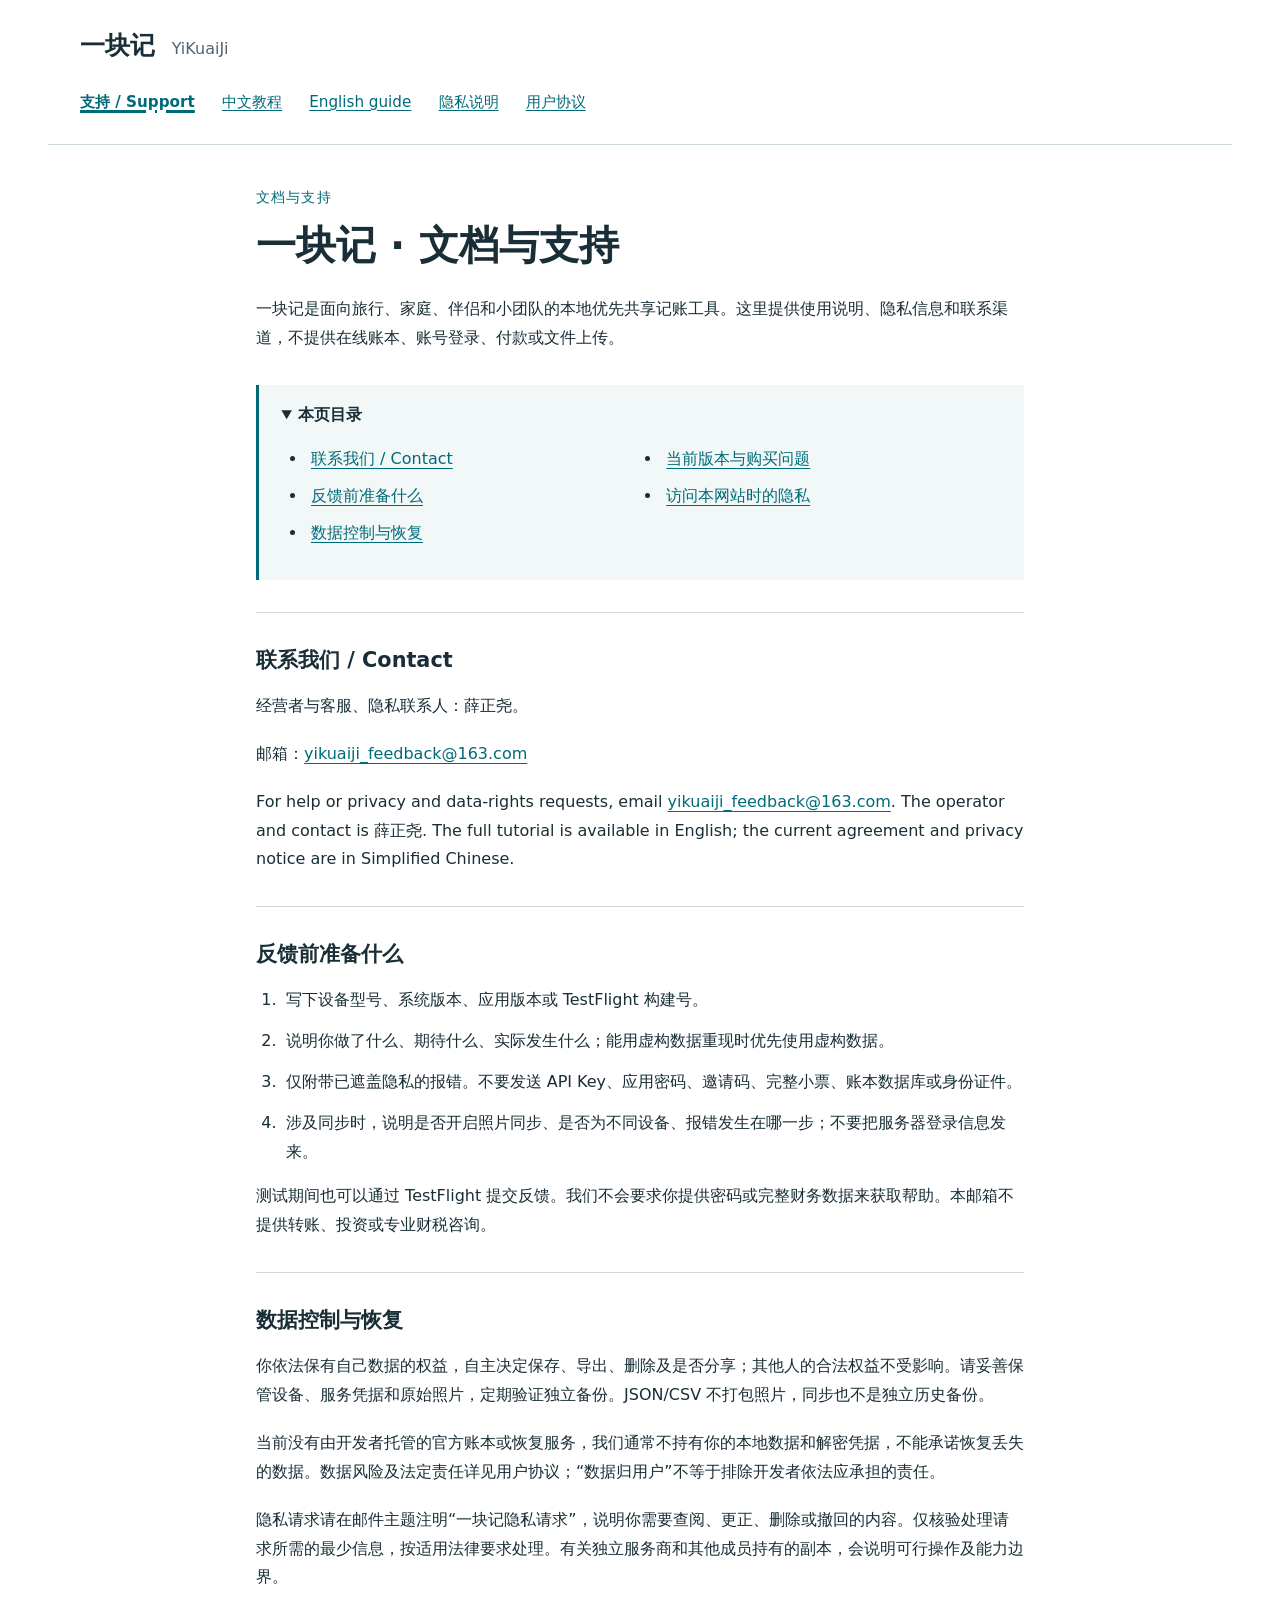
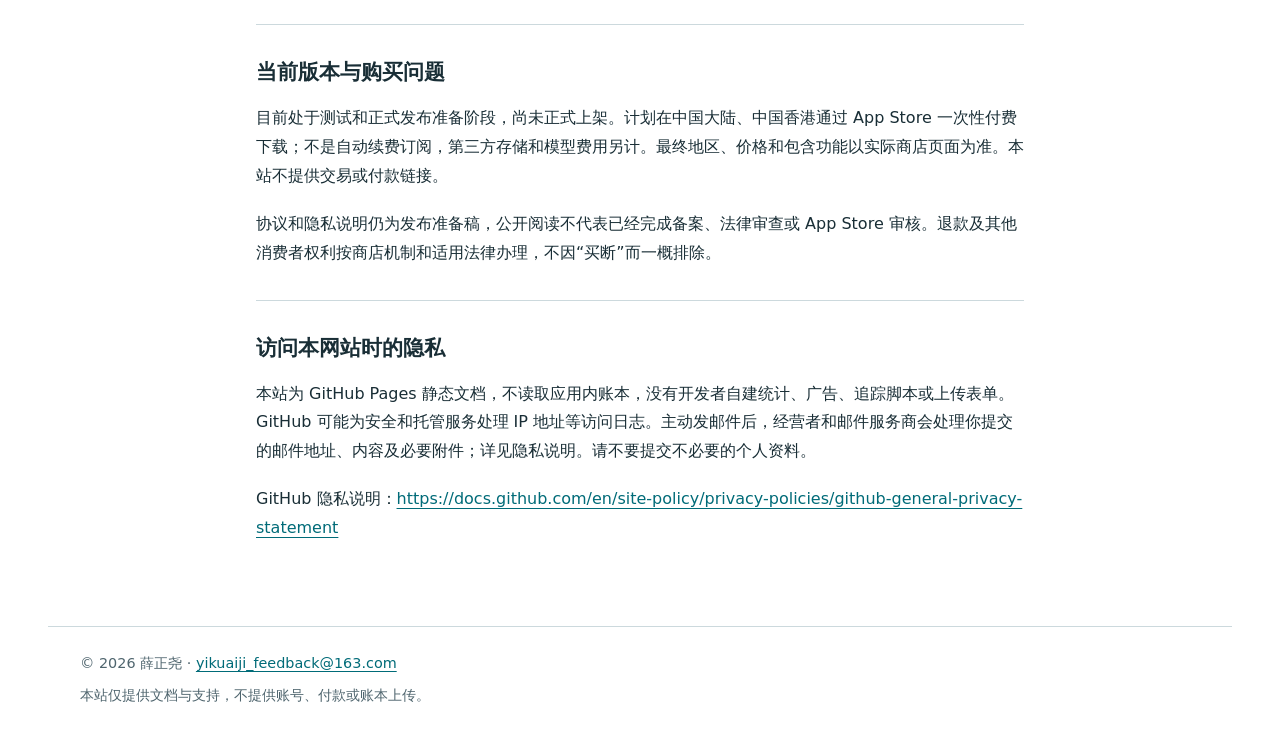
==== index.html @ 1a5f71ca "Publish YiKuaiJi user documentation and support" ====
<!doctype html>
<html lang="zh-Hans">
<head>
<meta charset="utf-8">
<meta name="viewport" content="width=device-width, initial-scale=1">
<meta name="referrer" content="no-referrer">
<meta http-equiv="Content-Security-Policy" content="default-src 'none'; style-src 'self'; img-src 'self'; base-uri 'none'; form-action 'none'">
<title>一块记 · 文档与支持 · YiKuaiJi</title>
<meta name="description" content="一块记使用教程、数据与隐私说明、用户协议及官方支持联系方式。">
<link rel="stylesheet" href="styles.css">
</head>
<body>
<a class="skip" href="#main">跳转到正文</a>
<header><a class="brand" href="index.html">一块记 <span>YiKuaiJi</span></a>
<nav aria-label="文档导航"><a href="index.html" aria-current="page">支持 / Support</a>
<a href="guide.html">中文教程</a>
<a href="guide-en.html">English guide</a>
<a href="privacy.html">隐私说明</a>
<a href="terms.html">用户协议</a></nav></header>
<main id="main"><p class="eyebrow">文档与支持</p>
<h1>一块记 · 文档与支持</h1>
<p>一块记是面向旅行、家庭、伴侣和小团队的本地优先共享记账工具。这里提供使用说明、隐私信息和联系渠道，不提供在线账本、账号登录、付款或文件上传。</p><details class="contents" open><summary>本页目录</summary><ul><li><a href="#section-1">联系我们 &#47; Contact</a></li><li><a href="#section-2">反馈前准备什么</a></li><li><a href="#section-3">数据控制与恢复</a></li><li><a href="#section-4">当前版本与购买问题</a></li><li><a href="#section-5">访问本网站时的隐私</a></li></ul></details><section aria-labelledby="section-1"><h2 id="section-1">联系我们 &#47; Contact</h2><p>经营者与客服、隐私联系人：薛正尧。</p>
<p>邮箱：<a href="mailto:yikuaiji_feedback@163.com" rel="noreferrer">yikuaiji_feedback@163.com</a></p>
<p>For help or privacy and data-rights requests, email <a href="mailto:yikuaiji_feedback@163.com" rel="noreferrer">yikuaiji_feedback@163.com</a>. The operator and contact is 薛正尧. The full tutorial is available in English; the current agreement and privacy notice are in Simplified Chinese.</p></section><section aria-labelledby="section-2"><h2 id="section-2">反馈前准备什么</h2><ol><li>写下设备型号、系统版本、应用版本或 TestFlight 构建号。</li><li>说明你做了什么、期待什么、实际发生什么；能用虚构数据重现时优先使用虚构数据。</li><li>仅附带已遮盖隐私的报错。不要发送 API Key、应用密码、邀请码、完整小票、账本数据库或身份证件。</li><li>涉及同步时，说明是否开启照片同步、是否为不同设备、报错发生在哪一步；不要把服务器登录信息发来。</li></ol>
<p>测试期间也可以通过 TestFlight 提交反馈。我们不会要求你提供密码或完整财务数据来获取帮助。本邮箱不提供转账、投资或专业财税咨询。</p></section><section aria-labelledby="section-3"><h2 id="section-3">数据控制与恢复</h2><p>你依法保有自己数据的权益，自主决定保存、导出、删除及是否分享；其他人的合法权益不受影响。请妥善保管设备、服务凭据和原始照片，定期验证独立备份。JSON&#47;CSV 不打包照片，同步也不是独立历史备份。</p>
<p>当前没有由开发者托管的官方账本或恢复服务，我们通常不持有你的本地数据和解密凭据，不能承诺恢复丢失的数据。数据风险及法定责任详见用户协议；“数据归用户”不等于排除开发者依法应承担的责任。</p>
<p>隐私请求请在邮件主题注明“一块记隐私请求”，说明你需要查阅、更正、删除或撤回的内容。仅核验处理请求所需的最少信息，按适用法律要求处理。有关独立服务商和其他成员持有的副本，会说明可行操作及能力边界。</p></section><section aria-labelledby="section-4"><h2 id="section-4">当前版本与购买问题</h2><p>目前处于测试和正式发布准备阶段，尚未正式上架。计划在中国大陆、中国香港通过 App Store 一次性付费下载；不是自动续费订阅，第三方存储和模型费用另计。最终地区、价格和包含功能以实际商店页面为准。本站不提供交易或付款链接。</p>
<p>协议和隐私说明仍为发布准备稿，公开阅读不代表已经完成备案、法律审查或 App Store 审核。退款及其他消费者权利按商店机制和适用法律办理，不因“买断”而一概排除。</p></section><section aria-labelledby="section-5"><h2 id="section-5">访问本网站时的隐私</h2><p>本站为 GitHub Pages 静态文档，不读取应用内账本，没有开发者自建统计、广告、追踪脚本或上传表单。GitHub 可能为安全和托管服务处理 IP 地址等访问日志。主动发邮件后，经营者和邮件服务商会处理你提交的邮件地址、内容及必要附件；详见隐私说明。请不要提交不必要的个人资料。</p>
<p>GitHub 隐私说明：<a href="https:&#47;&#47;docs.github.com&#47;en&#47;site-policy&#47;privacy-policies&#47;github-general-privacy-statement" rel="noreferrer">https:&#47;&#47;docs.github.com&#47;en&#47;site-policy&#47;privacy-policies&#47;github-general-privacy-statement</a></p></section>
</main>
<footer>© 2026 薛正尧 · <a href="mailto:yikuaiji_feedback@163.com">yikuaiji_feedback@163.com</a>
<p>本站仅提供文档与支持，不提供账号、付款或账本上传。</p></footer>
</body></html>
---- styles.css ----
:root {
  color-scheme: light dark;
  --paper: #ffffff;
  --ink: #192e36;
  --muted: #4f656e;
  --line: #ccd9dd;
  --accent: #006b78;
  --surface: #f2f7f8;
  font-family: system-ui, -apple-system, "Segoe UI", "Microsoft YaHei", sans-serif;
  font-size: 100%;
}
* { box-sizing: border-box; }
body { margin: 0; background: var(--paper); color: var(--ink); line-height: 1.8; }
a { color: var(--accent); text-underline-offset: .22em; overflow-wrap: anywhere; }
a:hover { text-decoration-thickness: 2px; }
a:focus-visible, summary:focus-visible { outline: 3px solid var(--accent); outline-offset: 4px; }
header { max-width: 74rem; margin: auto; padding: 1.5rem 2rem; border-bottom: 1px solid var(--line); }
.brand { font-size: 1.55rem; font-weight: 750; text-decoration: none; color: var(--ink); }
.brand span { margin-left: .5rem; font-size: 1rem; font-weight: 500; color: var(--muted); }
nav { display: flex; flex-wrap: wrap; gap: .6rem 1.7rem; margin-top: 1rem; }
nav a { padding: .25rem 0; font-size: .95rem; }
nav [aria-current="page"] { font-weight: 750; text-decoration-thickness: 3px; }
main { max-width: 52rem; margin: auto; padding: 2.5rem 2rem 4rem; overflow-wrap: anywhere; }
.eyebrow { font-size: .9rem; color: var(--accent); letter-spacing: .08em; margin: 0 0 .5rem; }
h1 { font-size: clamp(1.85rem, 5vw, 2.5rem); line-height: 1.3; margin: 0 0 1.5rem; }
h2 { font-size: 1.3rem; line-height: 1.5; margin: 0 0 1rem; scroll-margin-top: 1.5rem; }
p { margin: 0 0 1.2rem; }
section { padding-top: 2rem; margin-top: 2rem; border-top: 1px solid var(--line); }
ol, ul { padding-left: 1.6rem; }
li { padding-left: .25rem; margin-bottom: .75rem; }
.contents { margin-top: 2rem; padding: 1rem 1.4rem; border-left: 3px solid var(--accent); background: var(--surface); }
.contents summary { cursor: pointer; font-weight: 650; }
.contents ul { columns: 2 17rem; }
.contents li { break-inside: avoid; margin-bottom: .5rem; }
footer { max-width: 74rem; margin: auto; border-top: 1px solid var(--line); padding: 1.5rem 2rem; color: var(--muted); font-size: .9rem; }
footer p { margin: .4rem 0 0; }
.skip { position: absolute; top: -10rem; left: 1rem; padding: .8rem; background: var(--paper); }
.skip:focus { top: .5rem; }
@media (max-width: 36rem) { header, footer { padding: 1.2rem; } main { padding: 2rem 1.2rem 3rem; } }
@media (prefers-color-scheme: dark) {
  :root { --paper: #122128; --ink: #eef5f7; --muted: #b7cbd2; --line: #3d565f; --accent: #83d9e3; --surface: #1a3039; }
}
@media print { header, footer, .contents, .skip { display: none; } main { max-width: none; padding: 0; } :root { --paper: white; --ink: black; --accent: black; } }
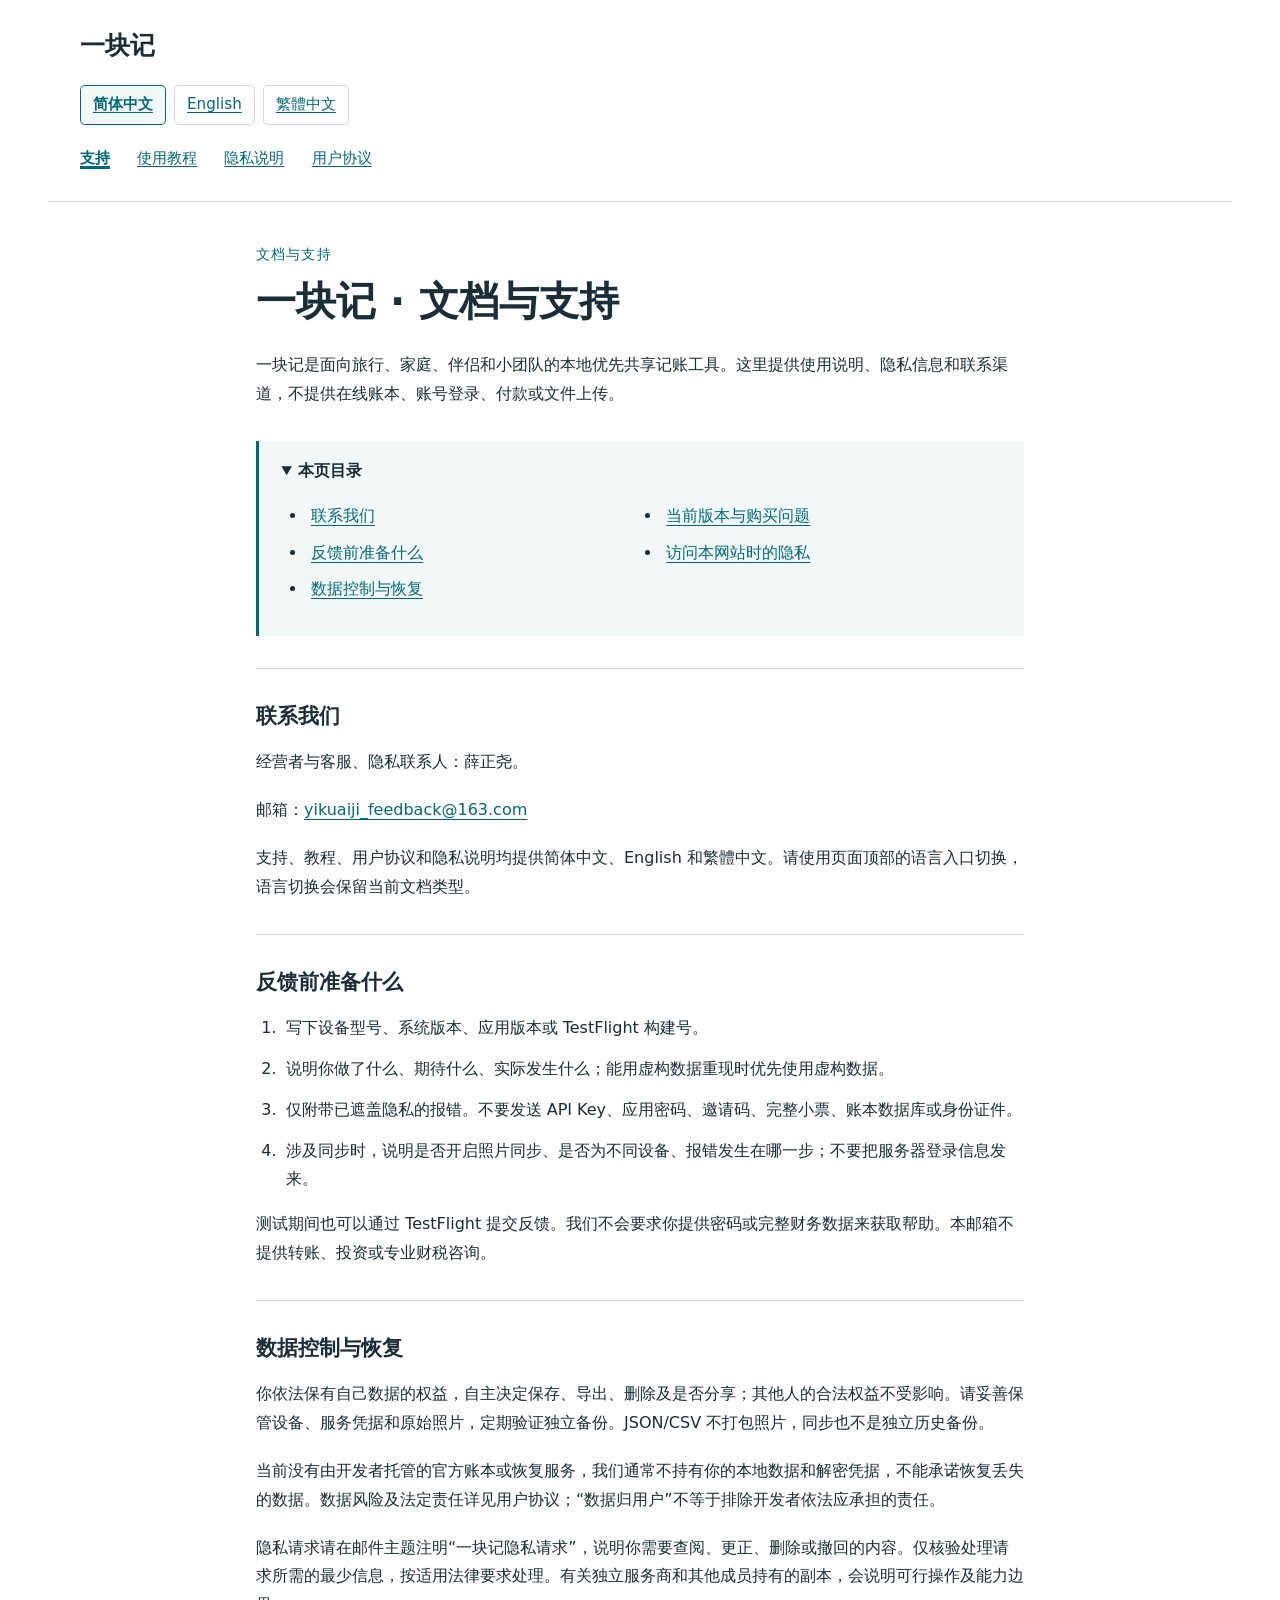
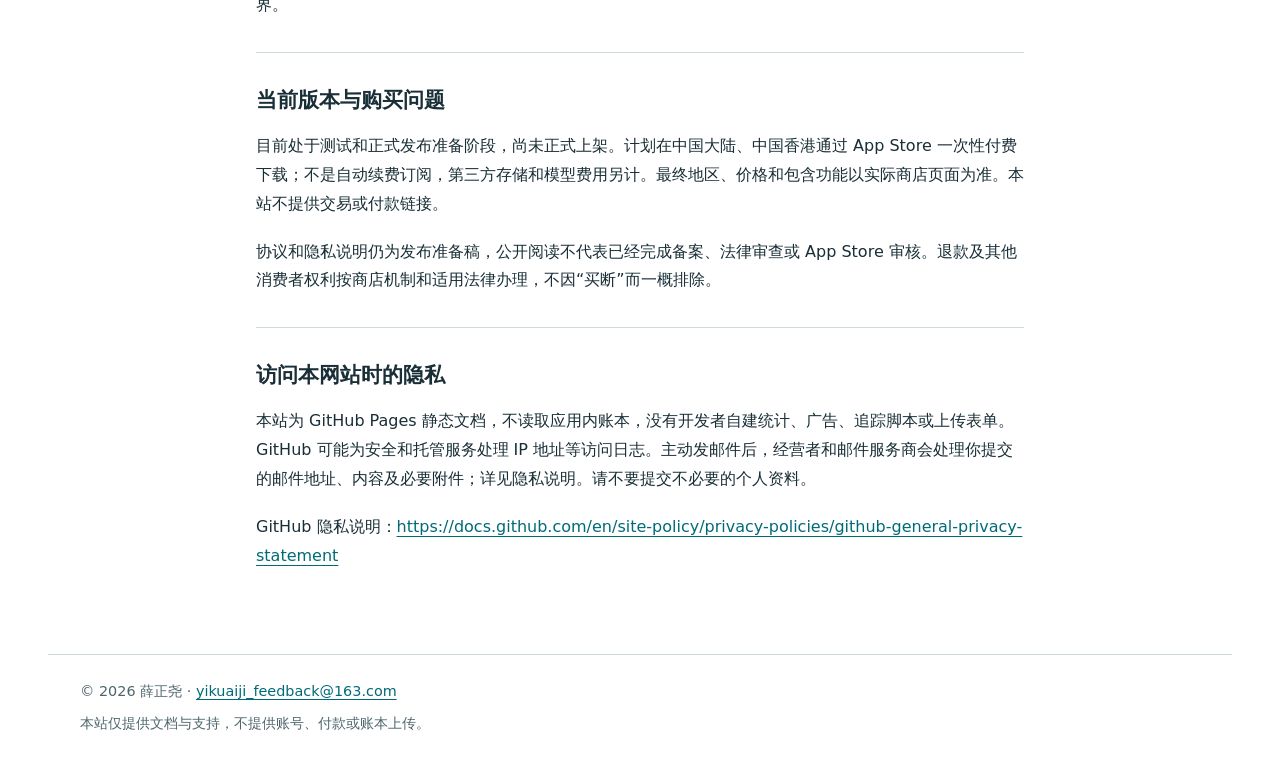
==== commit 31d90372: "Add complete Simplified Chinese English and Traditional Chinese docs" ====
--- a/index.html
+++ b/index.html
@@ -7,21 +7,26 @@
 <meta http-equiv="Content-Security-Policy" content="default-src 'none'; style-src 'self'; img-src 'self'; base-uri 'none'; form-action 'none'">
 <title>一块记 · 文档与支持 · YiKuaiJi</title>
 <meta name="description" content="一块记使用教程、数据与隐私说明、用户协议及官方支持联系方式。">
+<link rel="alternate" hreflang="zh-Hans" href="index.html">
+<link rel="alternate" hreflang="en" href="index-en.html">
+<link rel="alternate" hreflang="zh-Hant" href="index-zh-Hant.html">
 <link rel="stylesheet" href="styles.css">
 </head>
 <body>
 <a class="skip" href="#main">跳转到正文</a>
-<header><a class="brand" href="index.html">一块记 <span>YiKuaiJi</span></a>
-<nav aria-label="文档导航"><a href="index.html" aria-current="page">支持 / Support</a>
-<a href="guide.html">中文教程</a>
-<a href="guide-en.html">English guide</a>
+<header><a class="brand" href="index.html">一块记</a>
+<nav class="languages" aria-label="语言"><a lang="zh-Hans" hreflang="zh-Hans" href="index.html" aria-current="true">简体中文</a>
+<a lang="en" hreflang="en" href="index-en.html">English</a>
+<a lang="zh-Hant" hreflang="zh-Hant" href="index-zh-Hant.html">繁體中文</a></nav>
+<nav aria-label="文档导航"><a href="index.html" aria-current="page">支持</a>
+<a href="guide.html">使用教程</a>
 <a href="privacy.html">隐私说明</a>
 <a href="terms.html">用户协议</a></nav></header>
 <main id="main"><p class="eyebrow">文档与支持</p>
 <h1>一块记 · 文档与支持</h1>
-<p>一块记是面向旅行、家庭、伴侣和小团队的本地优先共享记账工具。这里提供使用说明、隐私信息和联系渠道，不提供在线账本、账号登录、付款或文件上传。</p><details class="contents" open><summary>本页目录</summary><ul><li><a href="#section-1">联系我们 &#47; Contact</a></li><li><a href="#section-2">反馈前准备什么</a></li><li><a href="#section-3">数据控制与恢复</a></li><li><a href="#section-4">当前版本与购买问题</a></li><li><a href="#section-5">访问本网站时的隐私</a></li></ul></details><section aria-labelledby="section-1"><h2 id="section-1">联系我们 &#47; Contact</h2><p>经营者与客服、隐私联系人：薛正尧。</p>
+<p>一块记是面向旅行、家庭、伴侣和小团队的本地优先共享记账工具。这里提供使用说明、隐私信息和联系渠道，不提供在线账本、账号登录、付款或文件上传。</p><details class="contents" open><summary>本页目录</summary><ul><li><a href="#section-1">联系我们</a></li><li><a href="#section-2">反馈前准备什么</a></li><li><a href="#section-3">数据控制与恢复</a></li><li><a href="#section-4">当前版本与购买问题</a></li><li><a href="#section-5">访问本网站时的隐私</a></li></ul></details><section aria-labelledby="section-1"><h2 id="section-1">联系我们</h2><p>经营者与客服、隐私联系人：薛正尧。</p>
 <p>邮箱：<a href="mailto:yikuaiji_feedback@163.com" rel="noreferrer">yikuaiji_feedback@163.com</a></p>
-<p>For help or privacy and data-rights requests, email <a href="mailto:yikuaiji_feedback@163.com" rel="noreferrer">yikuaiji_feedback@163.com</a>. The operator and contact is 薛正尧. The full tutorial is available in English; the current agreement and privacy notice are in Simplified Chinese.</p></section><section aria-labelledby="section-2"><h2 id="section-2">反馈前准备什么</h2><ol><li>写下设备型号、系统版本、应用版本或 TestFlight 构建号。</li><li>说明你做了什么、期待什么、实际发生什么；能用虚构数据重现时优先使用虚构数据。</li><li>仅附带已遮盖隐私的报错。不要发送 API Key、应用密码、邀请码、完整小票、账本数据库或身份证件。</li><li>涉及同步时，说明是否开启照片同步、是否为不同设备、报错发生在哪一步；不要把服务器登录信息发来。</li></ol>
+<p>支持、教程、用户协议和隐私说明均提供简体中文、English 和繁體中文。请使用页面顶部的语言入口切换，语言切换会保留当前文档类型。</p></section><section aria-labelledby="section-2"><h2 id="section-2">反馈前准备什么</h2><ol><li>写下设备型号、系统版本、应用版本或 TestFlight 构建号。</li><li>说明你做了什么、期待什么、实际发生什么；能用虚构数据重现时优先使用虚构数据。</li><li>仅附带已遮盖隐私的报错。不要发送 API Key、应用密码、邀请码、完整小票、账本数据库或身份证件。</li><li>涉及同步时，说明是否开启照片同步、是否为不同设备、报错发生在哪一步；不要把服务器登录信息发来。</li></ol>
 <p>测试期间也可以通过 TestFlight 提交反馈。我们不会要求你提供密码或完整财务数据来获取帮助。本邮箱不提供转账、投资或专业财税咨询。</p></section><section aria-labelledby="section-3"><h2 id="section-3">数据控制与恢复</h2><p>你依法保有自己数据的权益，自主决定保存、导出、删除及是否分享；其他人的合法权益不受影响。请妥善保管设备、服务凭据和原始照片，定期验证独立备份。JSON&#47;CSV 不打包照片，同步也不是独立历史备份。</p>
 <p>当前没有由开发者托管的官方账本或恢复服务，我们通常不持有你的本地数据和解密凭据，不能承诺恢复丢失的数据。数据风险及法定责任详见用户协议；“数据归用户”不等于排除开发者依法应承担的责任。</p>
 <p>隐私请求请在邮件主题注明“一块记隐私请求”，说明你需要查阅、更正、删除或撤回的内容。仅核验处理请求所需的最少信息，按适用法律要求处理。有关独立服务商和其他成员持有的副本，会说明可行操作及能力边界。</p></section><section aria-labelledby="section-4"><h2 id="section-4">当前版本与购买问题</h2><p>目前处于测试和正式发布准备阶段，尚未正式上架。计划在中国大陆、中国香港通过 App Store 一次性付费下载；不是自动续费订阅，第三方存储和模型费用另计。最终地区、价格和包含功能以实际商店页面为准。本站不提供交易或付款链接。</p>
--- a/styles.css
+++ b/styles.css
@@ -20,6 +20,9 @@
 nav { display: flex; flex-wrap: wrap; gap: .6rem 1.7rem; margin-top: 1rem; }
 nav a { padding: .25rem 0; font-size: .95rem; }
 nav [aria-current="page"] { font-weight: 750; text-decoration-thickness: 3px; }
+.languages { gap: .5rem; }
+.languages a { padding: .35rem .75rem; border: 1px solid var(--line); border-radius: .3rem; }
+.languages [aria-current="true"] { background: var(--surface); border-color: var(--accent); font-weight: 750; }
 main { max-width: 52rem; margin: auto; padding: 2.5rem 2rem 4rem; overflow-wrap: anywhere; }
 .eyebrow { font-size: .9rem; color: var(--accent); letter-spacing: .08em; margin: 0 0 .5rem; }
 h1 { font-size: clamp(1.85rem, 5vw, 2.5rem); line-height: 1.3; margin: 0 0 1.5rem; }
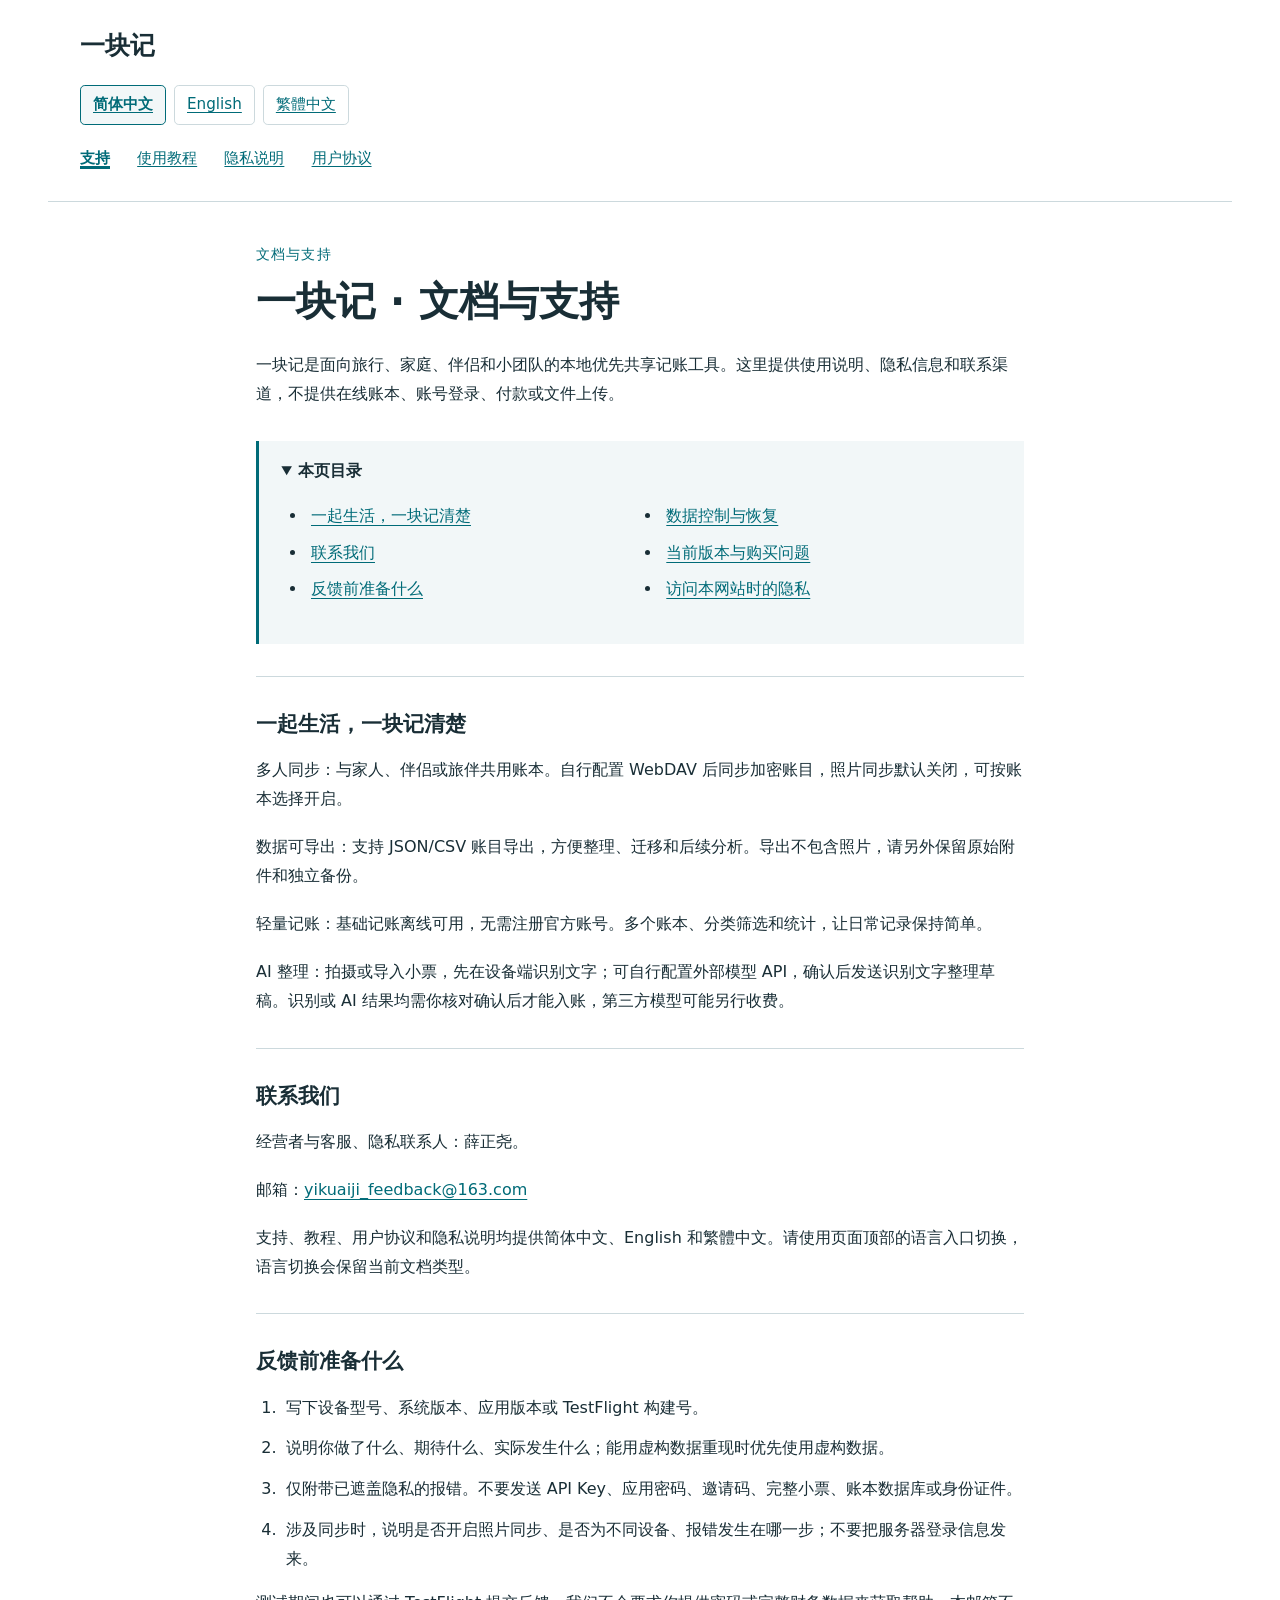
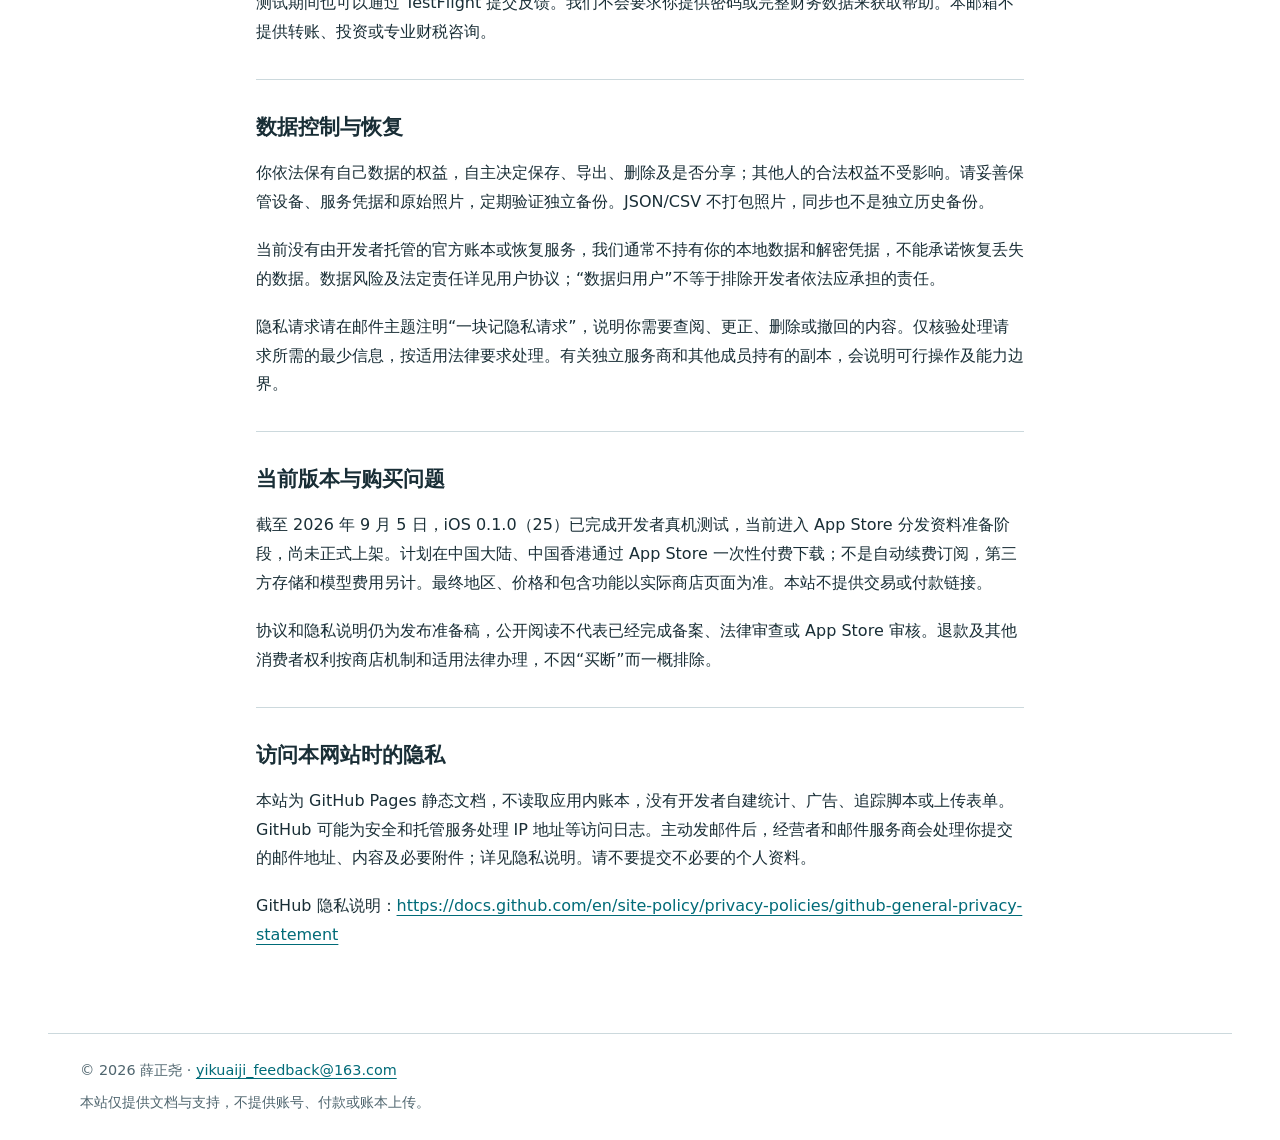
==== commit fb2bf33e: "Prepare distribution support pages after iOS build 25 testing" ====
--- a/index.html
+++ b/index.html
@@ -24,13 +24,16 @@
 <a href="terms.html">用户协议</a></nav></header>
 <main id="main"><p class="eyebrow">文档与支持</p>
 <h1>一块记 · 文档与支持</h1>
-<p>一块记是面向旅行、家庭、伴侣和小团队的本地优先共享记账工具。这里提供使用说明、隐私信息和联系渠道，不提供在线账本、账号登录、付款或文件上传。</p><details class="contents" open><summary>本页目录</summary><ul><li><a href="#section-1">联系我们</a></li><li><a href="#section-2">反馈前准备什么</a></li><li><a href="#section-3">数据控制与恢复</a></li><li><a href="#section-4">当前版本与购买问题</a></li><li><a href="#section-5">访问本网站时的隐私</a></li></ul></details><section aria-labelledby="section-1"><h2 id="section-1">联系我们</h2><p>经营者与客服、隐私联系人：薛正尧。</p>
+<p>一块记是面向旅行、家庭、伴侣和小团队的本地优先共享记账工具。这里提供使用说明、隐私信息和联系渠道，不提供在线账本、账号登录、付款或文件上传。</p><details class="contents" open><summary>本页目录</summary><ul><li><a href="#section-1">一起生活，一块记清楚</a></li><li><a href="#section-2">联系我们</a></li><li><a href="#section-3">反馈前准备什么</a></li><li><a href="#section-4">数据控制与恢复</a></li><li><a href="#section-5">当前版本与购买问题</a></li><li><a href="#section-6">访问本网站时的隐私</a></li></ul></details><section aria-labelledby="section-1"><h2 id="section-1">一起生活，一块记清楚</h2><p>多人同步：与家人、伴侣或旅伴共用账本。自行配置 WebDAV 后同步加密账目，照片同步默认关闭，可按账本选择开启。</p>
+<p>数据可导出：支持 JSON&#47;CSV 账目导出，方便整理、迁移和后续分析。导出不包含照片，请另外保留原始附件和独立备份。</p>
+<p>轻量记账：基础记账离线可用，无需注册官方账号。多个账本、分类筛选和统计，让日常记录保持简单。</p>
+<p>AI 整理：拍摄或导入小票，先在设备端识别文字；可自行配置外部模型 API，确认后发送识别文字整理草稿。识别或 AI 结果均需你核对确认后才能入账，第三方模型可能另行收费。</p></section><section aria-labelledby="section-2"><h2 id="section-2">联系我们</h2><p>经营者与客服、隐私联系人：薛正尧。</p>
 <p>邮箱：<a href="mailto:yikuaiji_feedback@163.com" rel="noreferrer">yikuaiji_feedback@163.com</a></p>
-<p>支持、教程、用户协议和隐私说明均提供简体中文、English 和繁體中文。请使用页面顶部的语言入口切换，语言切换会保留当前文档类型。</p></section><section aria-labelledby="section-2"><h2 id="section-2">反馈前准备什么</h2><ol><li>写下设备型号、系统版本、应用版本或 TestFlight 构建号。</li><li>说明你做了什么、期待什么、实际发生什么；能用虚构数据重现时优先使用虚构数据。</li><li>仅附带已遮盖隐私的报错。不要发送 API Key、应用密码、邀请码、完整小票、账本数据库或身份证件。</li><li>涉及同步时，说明是否开启照片同步、是否为不同设备、报错发生在哪一步；不要把服务器登录信息发来。</li></ol>
-<p>测试期间也可以通过 TestFlight 提交反馈。我们不会要求你提供密码或完整财务数据来获取帮助。本邮箱不提供转账、投资或专业财税咨询。</p></section><section aria-labelledby="section-3"><h2 id="section-3">数据控制与恢复</h2><p>你依法保有自己数据的权益，自主决定保存、导出、删除及是否分享；其他人的合法权益不受影响。请妥善保管设备、服务凭据和原始照片，定期验证独立备份。JSON&#47;CSV 不打包照片，同步也不是独立历史备份。</p>
+<p>支持、教程、用户协议和隐私说明均提供简体中文、English 和繁體中文。请使用页面顶部的语言入口切换，语言切换会保留当前文档类型。</p></section><section aria-labelledby="section-3"><h2 id="section-3">反馈前准备什么</h2><ol><li>写下设备型号、系统版本、应用版本或 TestFlight 构建号。</li><li>说明你做了什么、期待什么、实际发生什么；能用虚构数据重现时优先使用虚构数据。</li><li>仅附带已遮盖隐私的报错。不要发送 API Key、应用密码、邀请码、完整小票、账本数据库或身份证件。</li><li>涉及同步时，说明是否开启照片同步、是否为不同设备、报错发生在哪一步；不要把服务器登录信息发来。</li></ol>
+<p>测试期间也可以通过 TestFlight 提交反馈。我们不会要求你提供密码或完整财务数据来获取帮助。本邮箱不提供转账、投资或专业财税咨询。</p></section><section aria-labelledby="section-4"><h2 id="section-4">数据控制与恢复</h2><p>你依法保有自己数据的权益，自主决定保存、导出、删除及是否分享；其他人的合法权益不受影响。请妥善保管设备、服务凭据和原始照片，定期验证独立备份。JSON&#47;CSV 不打包照片，同步也不是独立历史备份。</p>
 <p>当前没有由开发者托管的官方账本或恢复服务，我们通常不持有你的本地数据和解密凭据，不能承诺恢复丢失的数据。数据风险及法定责任详见用户协议；“数据归用户”不等于排除开发者依法应承担的责任。</p>
-<p>隐私请求请在邮件主题注明“一块记隐私请求”，说明你需要查阅、更正、删除或撤回的内容。仅核验处理请求所需的最少信息，按适用法律要求处理。有关独立服务商和其他成员持有的副本，会说明可行操作及能力边界。</p></section><section aria-labelledby="section-4"><h2 id="section-4">当前版本与购买问题</h2><p>目前处于测试和正式发布准备阶段，尚未正式上架。计划在中国大陆、中国香港通过 App Store 一次性付费下载；不是自动续费订阅，第三方存储和模型费用另计。最终地区、价格和包含功能以实际商店页面为准。本站不提供交易或付款链接。</p>
-<p>协议和隐私说明仍为发布准备稿，公开阅读不代表已经完成备案、法律审查或 App Store 审核。退款及其他消费者权利按商店机制和适用法律办理，不因“买断”而一概排除。</p></section><section aria-labelledby="section-5"><h2 id="section-5">访问本网站时的隐私</h2><p>本站为 GitHub Pages 静态文档，不读取应用内账本，没有开发者自建统计、广告、追踪脚本或上传表单。GitHub 可能为安全和托管服务处理 IP 地址等访问日志。主动发邮件后，经营者和邮件服务商会处理你提交的邮件地址、内容及必要附件；详见隐私说明。请不要提交不必要的个人资料。</p>
+<p>隐私请求请在邮件主题注明“一块记隐私请求”，说明你需要查阅、更正、删除或撤回的内容。仅核验处理请求所需的最少信息，按适用法律要求处理。有关独立服务商和其他成员持有的副本，会说明可行操作及能力边界。</p></section><section aria-labelledby="section-5"><h2 id="section-5">当前版本与购买问题</h2><p>截至 2026 年 9 月 5 日，iOS 0.1.0（25）已完成开发者真机测试，当前进入 App Store 分发资料准备阶段，尚未正式上架。计划在中国大陆、中国香港通过 App Store 一次性付费下载；不是自动续费订阅，第三方存储和模型费用另计。最终地区、价格和包含功能以实际商店页面为准。本站不提供交易或付款链接。</p>
+<p>协议和隐私说明仍为发布准备稿，公开阅读不代表已经完成备案、法律审查或 App Store 审核。退款及其他消费者权利按商店机制和适用法律办理，不因“买断”而一概排除。</p></section><section aria-labelledby="section-6"><h2 id="section-6">访问本网站时的隐私</h2><p>本站为 GitHub Pages 静态文档，不读取应用内账本，没有开发者自建统计、广告、追踪脚本或上传表单。GitHub 可能为安全和托管服务处理 IP 地址等访问日志。主动发邮件后，经营者和邮件服务商会处理你提交的邮件地址、内容及必要附件；详见隐私说明。请不要提交不必要的个人资料。</p>
 <p>GitHub 隐私说明：<a href="https:&#47;&#47;docs.github.com&#47;en&#47;site-policy&#47;privacy-policies&#47;github-general-privacy-statement" rel="noreferrer">https:&#47;&#47;docs.github.com&#47;en&#47;site-policy&#47;privacy-policies&#47;github-general-privacy-statement</a></p></section>
 </main>
 <footer>© 2026 薛正尧 · <a href="mailto:yikuaiji_feedback@163.com">yikuaiji_feedback@163.com</a>
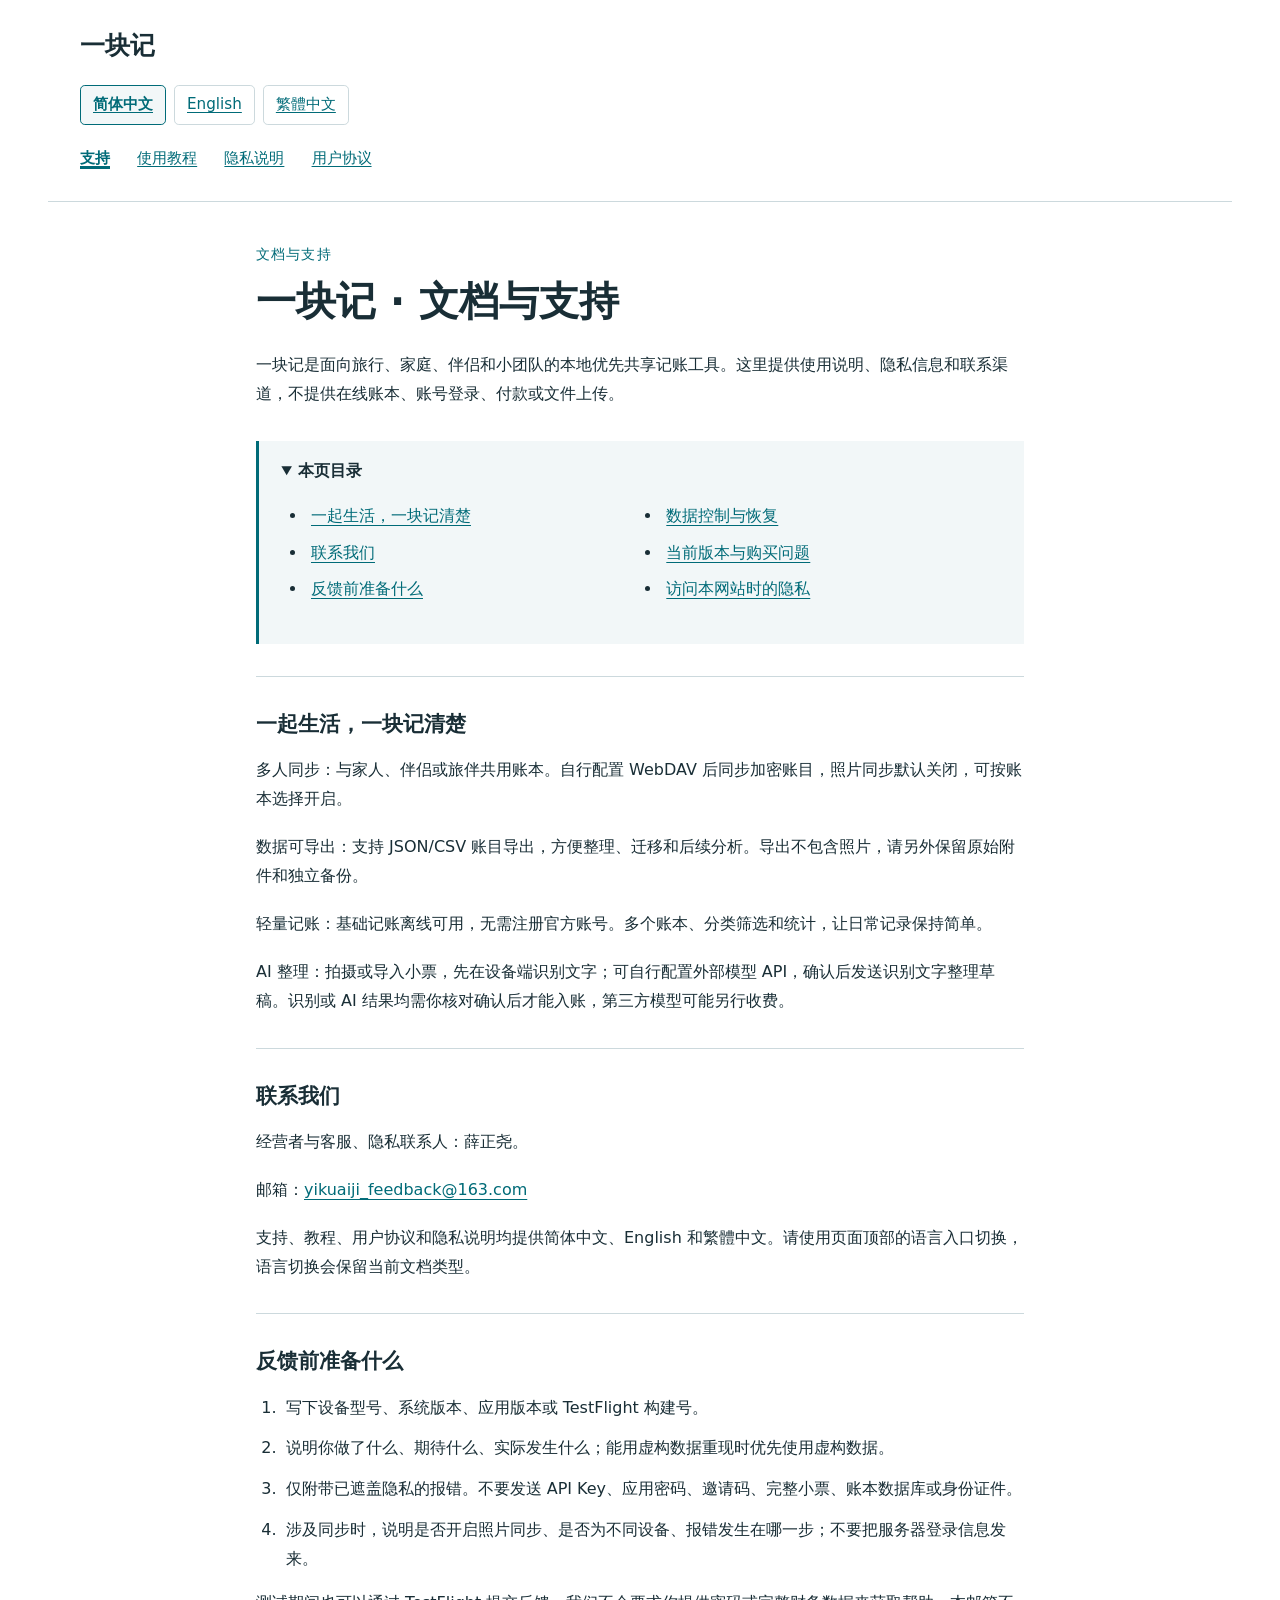
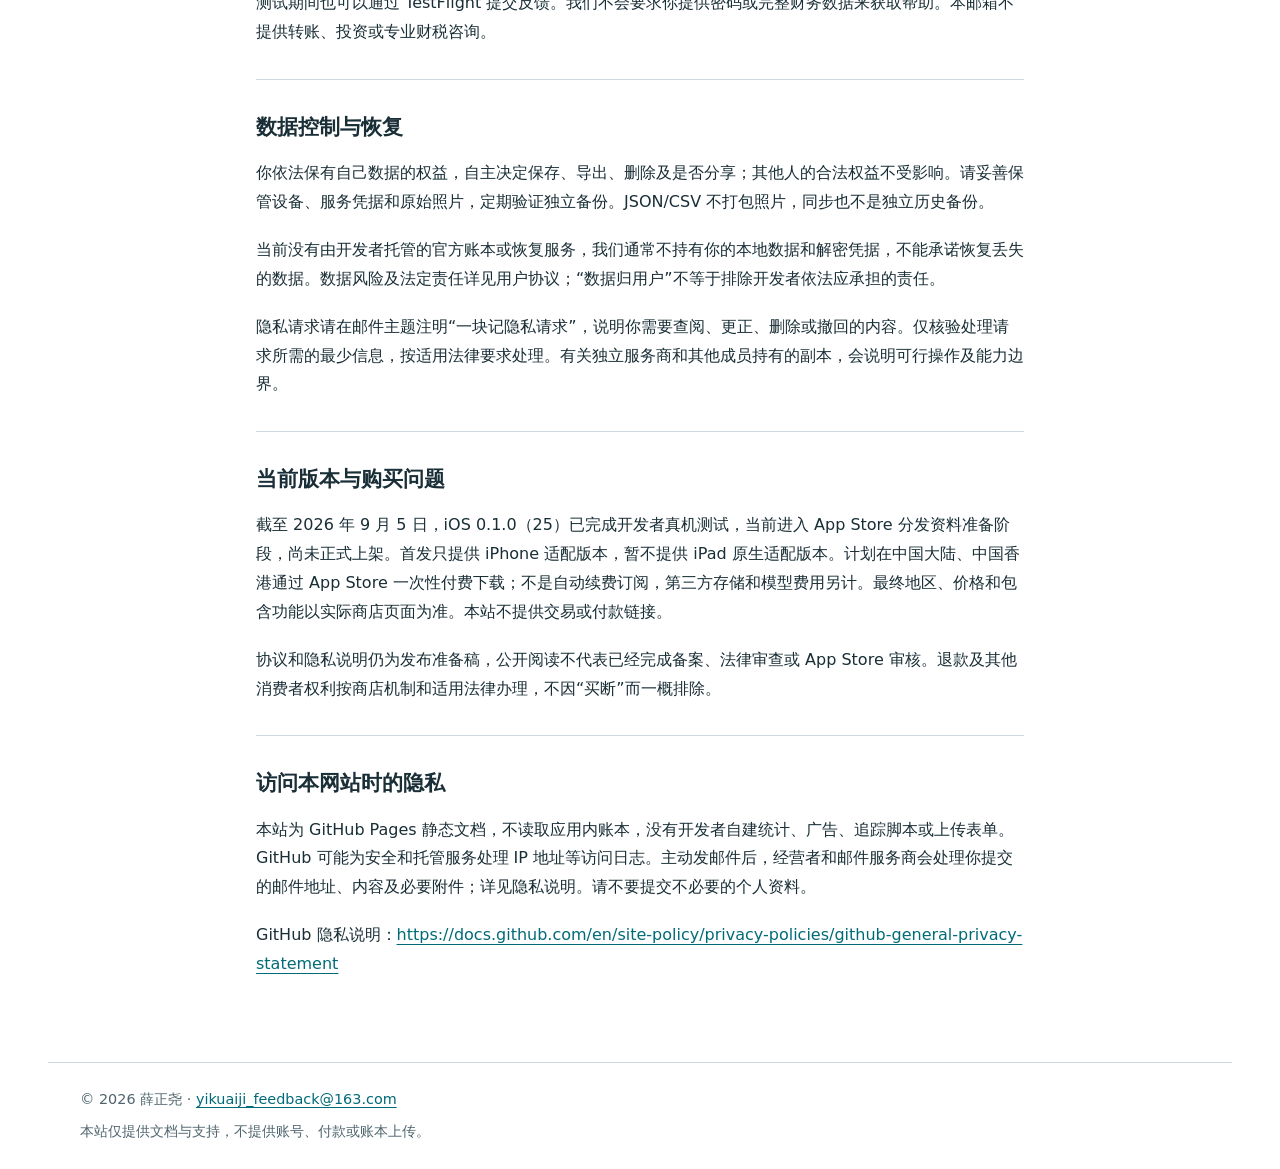
==== commit 0e6323ed: "Clarify iPhone scope for first release" ====
--- a/index.html
+++ b/index.html
@@ -32,7 +32,7 @@
 <p>支持、教程、用户协议和隐私说明均提供简体中文、English 和繁體中文。请使用页面顶部的语言入口切换，语言切换会保留当前文档类型。</p></section><section aria-labelledby="section-3"><h2 id="section-3">反馈前准备什么</h2><ol><li>写下设备型号、系统版本、应用版本或 TestFlight 构建号。</li><li>说明你做了什么、期待什么、实际发生什么；能用虚构数据重现时优先使用虚构数据。</li><li>仅附带已遮盖隐私的报错。不要发送 API Key、应用密码、邀请码、完整小票、账本数据库或身份证件。</li><li>涉及同步时，说明是否开启照片同步、是否为不同设备、报错发生在哪一步；不要把服务器登录信息发来。</li></ol>
 <p>测试期间也可以通过 TestFlight 提交反馈。我们不会要求你提供密码或完整财务数据来获取帮助。本邮箱不提供转账、投资或专业财税咨询。</p></section><section aria-labelledby="section-4"><h2 id="section-4">数据控制与恢复</h2><p>你依法保有自己数据的权益，自主决定保存、导出、删除及是否分享；其他人的合法权益不受影响。请妥善保管设备、服务凭据和原始照片，定期验证独立备份。JSON&#47;CSV 不打包照片，同步也不是独立历史备份。</p>
 <p>当前没有由开发者托管的官方账本或恢复服务，我们通常不持有你的本地数据和解密凭据，不能承诺恢复丢失的数据。数据风险及法定责任详见用户协议；“数据归用户”不等于排除开发者依法应承担的责任。</p>
-<p>隐私请求请在邮件主题注明“一块记隐私请求”，说明你需要查阅、更正、删除或撤回的内容。仅核验处理请求所需的最少信息，按适用法律要求处理。有关独立服务商和其他成员持有的副本，会说明可行操作及能力边界。</p></section><section aria-labelledby="section-5"><h2 id="section-5">当前版本与购买问题</h2><p>截至 2026 年 9 月 5 日，iOS 0.1.0（25）已完成开发者真机测试，当前进入 App Store 分发资料准备阶段，尚未正式上架。计划在中国大陆、中国香港通过 App Store 一次性付费下载；不是自动续费订阅，第三方存储和模型费用另计。最终地区、价格和包含功能以实际商店页面为准。本站不提供交易或付款链接。</p>
+<p>隐私请求请在邮件主题注明“一块记隐私请求”，说明你需要查阅、更正、删除或撤回的内容。仅核验处理请求所需的最少信息，按适用法律要求处理。有关独立服务商和其他成员持有的副本，会说明可行操作及能力边界。</p></section><section aria-labelledby="section-5"><h2 id="section-5">当前版本与购买问题</h2><p>截至 2026 年 9 月 5 日，iOS 0.1.0（25）已完成开发者真机测试，当前进入 App Store 分发资料准备阶段，尚未正式上架。首发只提供 iPhone 适配版本，暂不提供 iPad 原生适配版本。计划在中国大陆、中国香港通过 App Store 一次性付费下载；不是自动续费订阅，第三方存储和模型费用另计。最终地区、价格和包含功能以实际商店页面为准。本站不提供交易或付款链接。</p>
 <p>协议和隐私说明仍为发布准备稿，公开阅读不代表已经完成备案、法律审查或 App Store 审核。退款及其他消费者权利按商店机制和适用法律办理，不因“买断”而一概排除。</p></section><section aria-labelledby="section-6"><h2 id="section-6">访问本网站时的隐私</h2><p>本站为 GitHub Pages 静态文档，不读取应用内账本，没有开发者自建统计、广告、追踪脚本或上传表单。GitHub 可能为安全和托管服务处理 IP 地址等访问日志。主动发邮件后，经营者和邮件服务商会处理你提交的邮件地址、内容及必要附件；详见隐私说明。请不要提交不必要的个人资料。</p>
 <p>GitHub 隐私说明：<a href="https:&#47;&#47;docs.github.com&#47;en&#47;site-policy&#47;privacy-policies&#47;github-general-privacy-statement" rel="noreferrer">https:&#47;&#47;docs.github.com&#47;en&#47;site-policy&#47;privacy-policies&#47;github-general-privacy-statement</a></p></section>
 </main>
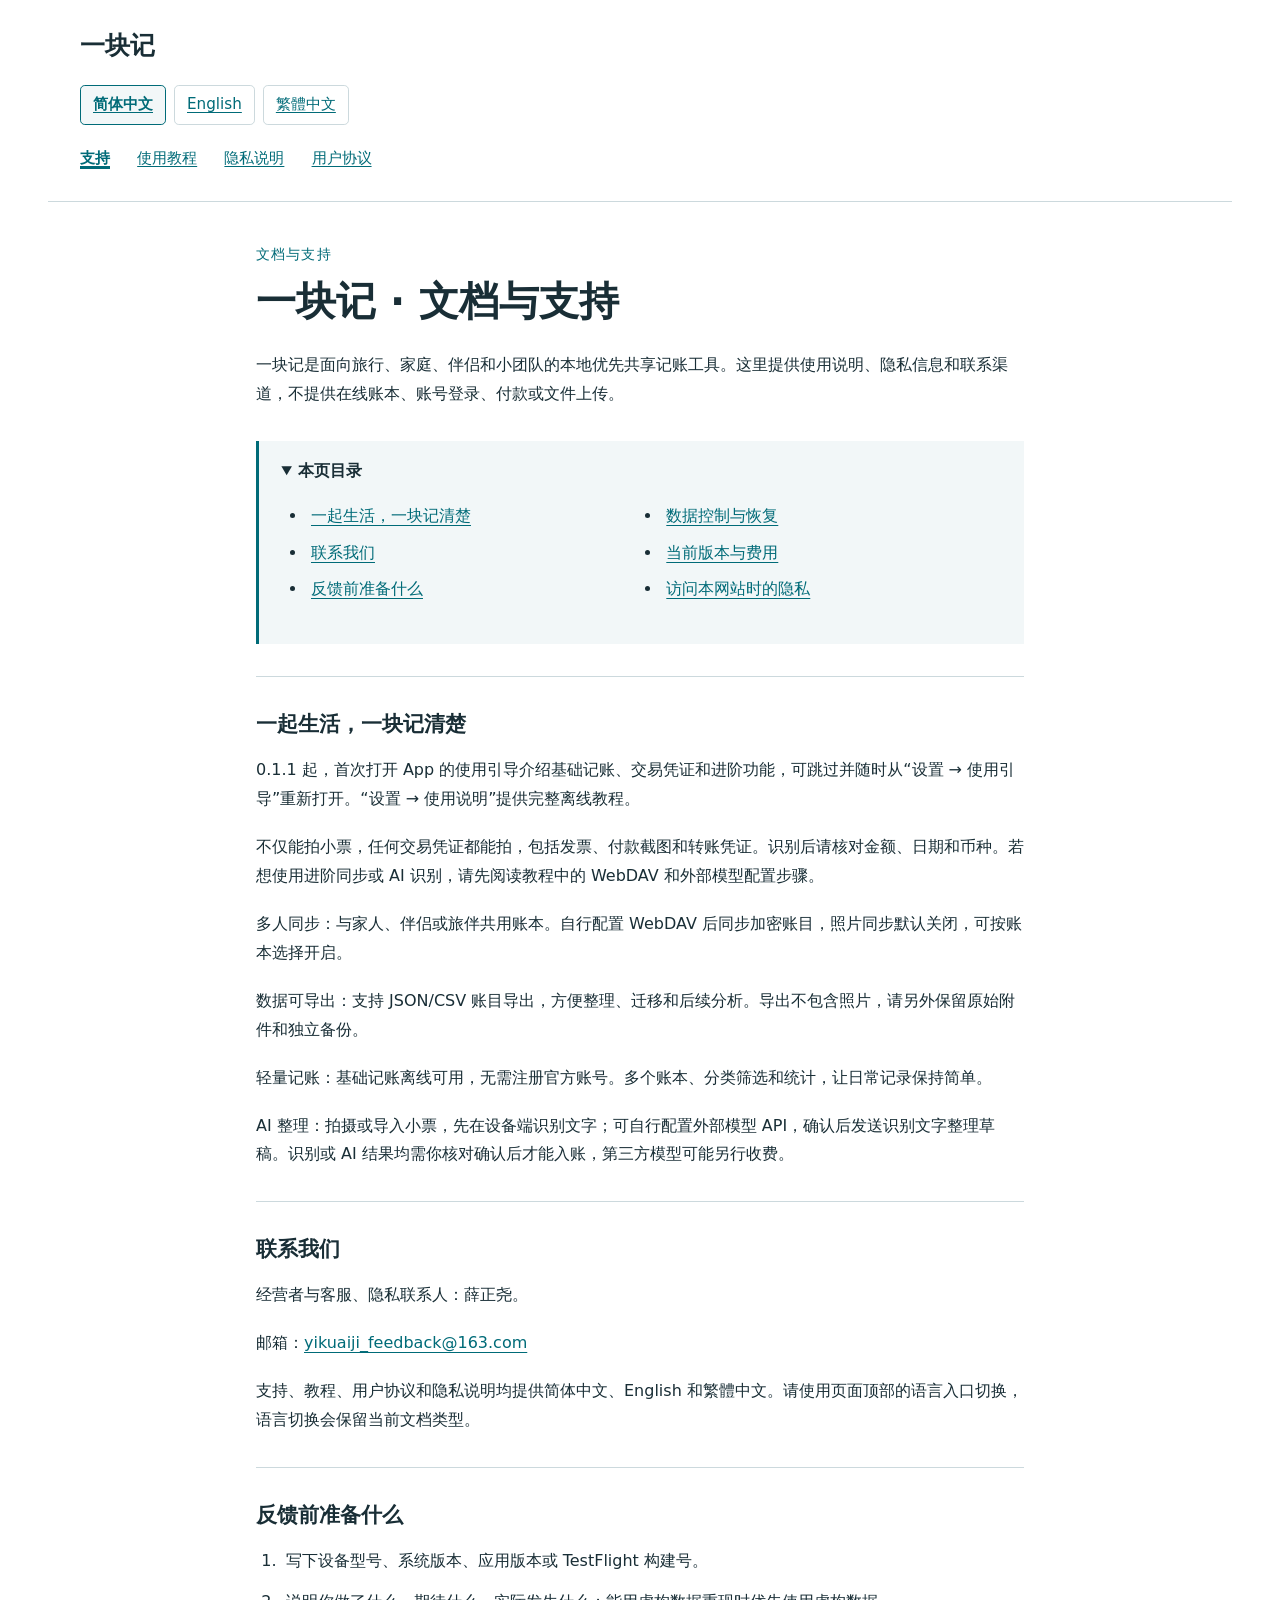
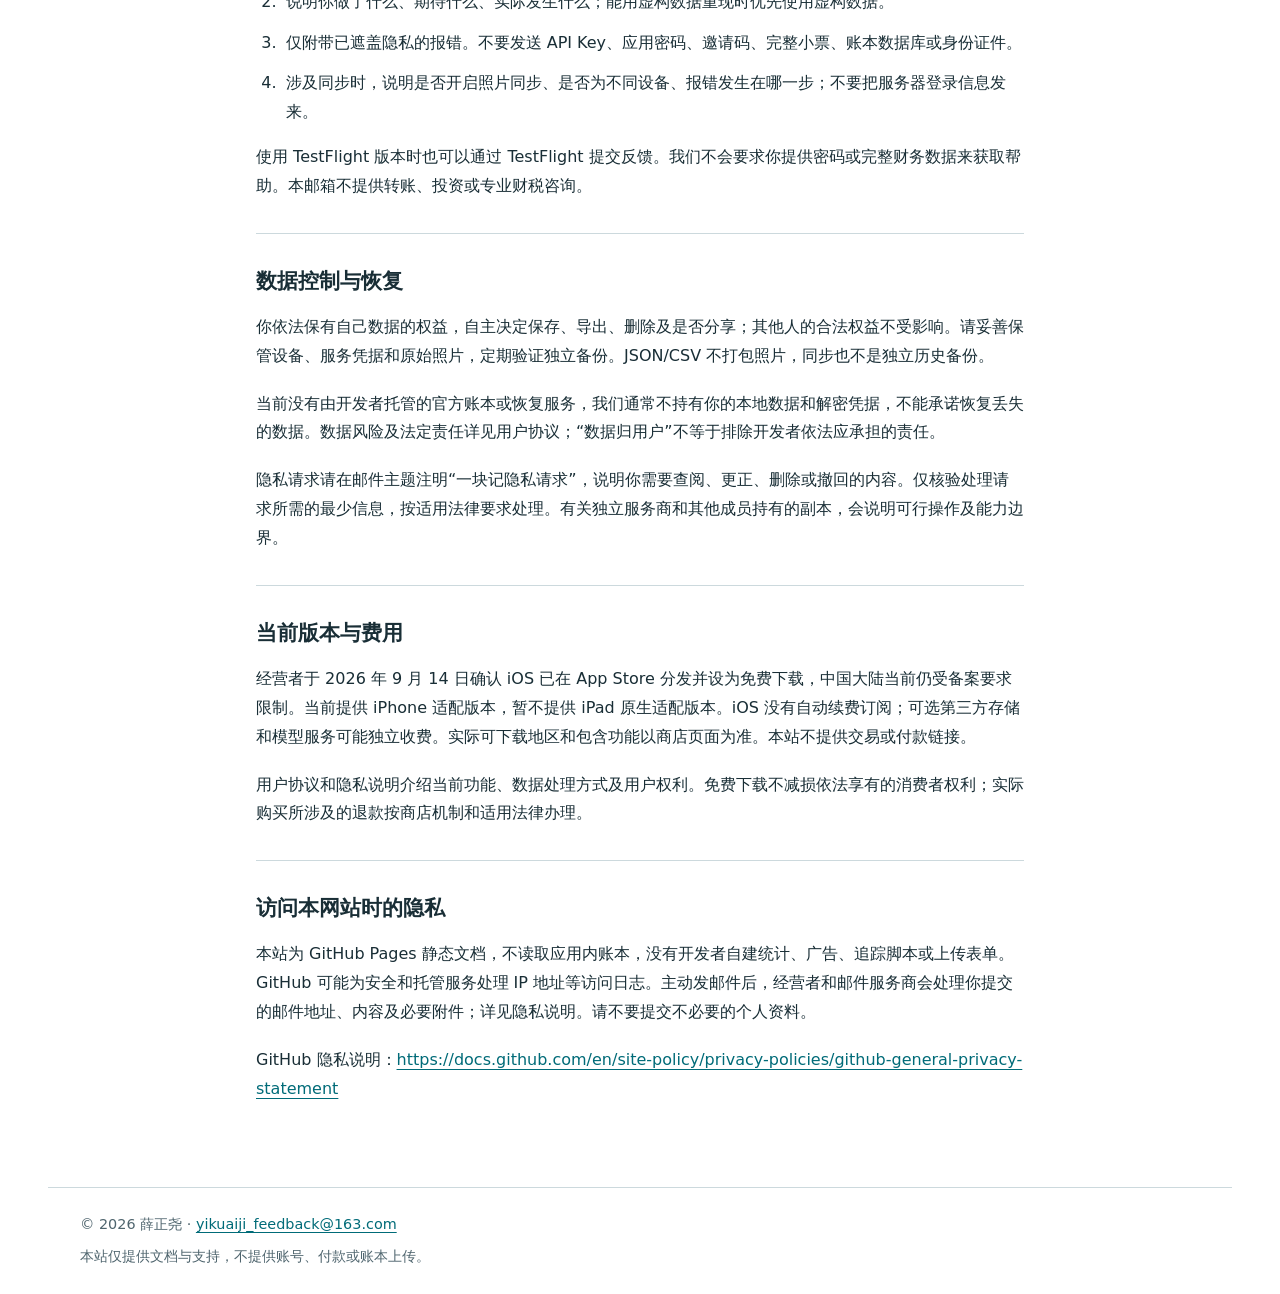
==== commit 9639df6a: "Update released iOS documentation and add quick start guidance" ====
--- a/index.html
+++ b/index.html
@@ -24,16 +24,18 @@
 <a href="terms.html">用户协议</a></nav></header>
 <main id="main"><p class="eyebrow">文档与支持</p>
 <h1>一块记 · 文档与支持</h1>
-<p>一块记是面向旅行、家庭、伴侣和小团队的本地优先共享记账工具。这里提供使用说明、隐私信息和联系渠道，不提供在线账本、账号登录、付款或文件上传。</p><details class="contents" open><summary>本页目录</summary><ul><li><a href="#section-1">一起生活，一块记清楚</a></li><li><a href="#section-2">联系我们</a></li><li><a href="#section-3">反馈前准备什么</a></li><li><a href="#section-4">数据控制与恢复</a></li><li><a href="#section-5">当前版本与购买问题</a></li><li><a href="#section-6">访问本网站时的隐私</a></li></ul></details><section aria-labelledby="section-1"><h2 id="section-1">一起生活，一块记清楚</h2><p>多人同步：与家人、伴侣或旅伴共用账本。自行配置 WebDAV 后同步加密账目，照片同步默认关闭，可按账本选择开启。</p>
+<p>一块记是面向旅行、家庭、伴侣和小团队的本地优先共享记账工具。这里提供使用说明、隐私信息和联系渠道，不提供在线账本、账号登录、付款或文件上传。</p><details class="contents" open><summary>本页目录</summary><ul><li><a href="#section-1">一起生活，一块记清楚</a></li><li><a href="#section-2">联系我们</a></li><li><a href="#section-3">反馈前准备什么</a></li><li><a href="#section-4">数据控制与恢复</a></li><li><a href="#section-5">当前版本与费用</a></li><li><a href="#section-6">访问本网站时的隐私</a></li></ul></details><section aria-labelledby="section-1"><h2 id="section-1">一起生活，一块记清楚</h2><p>0.1.1 起，首次打开 App 的使用引导介绍基础记账、交易凭证和进阶功能，可跳过并随时从“设置 → 使用引导”重新打开。“设置 → 使用说明”提供完整离线教程。</p>
+<p>不仅能拍小票，任何交易凭证都能拍，包括发票、付款截图和转账凭证。识别后请核对金额、日期和币种。若想使用进阶同步或 AI 识别，请先阅读教程中的 WebDAV 和外部模型配置步骤。</p>
+<p>多人同步：与家人、伴侣或旅伴共用账本。自行配置 WebDAV 后同步加密账目，照片同步默认关闭，可按账本选择开启。</p>
 <p>数据可导出：支持 JSON&#47;CSV 账目导出，方便整理、迁移和后续分析。导出不包含照片，请另外保留原始附件和独立备份。</p>
 <p>轻量记账：基础记账离线可用，无需注册官方账号。多个账本、分类筛选和统计，让日常记录保持简单。</p>
 <p>AI 整理：拍摄或导入小票，先在设备端识别文字；可自行配置外部模型 API，确认后发送识别文字整理草稿。识别或 AI 结果均需你核对确认后才能入账，第三方模型可能另行收费。</p></section><section aria-labelledby="section-2"><h2 id="section-2">联系我们</h2><p>经营者与客服、隐私联系人：薛正尧。</p>
 <p>邮箱：<a href="mailto:yikuaiji_feedback@163.com" rel="noreferrer">yikuaiji_feedback@163.com</a></p>
 <p>支持、教程、用户协议和隐私说明均提供简体中文、English 和繁體中文。请使用页面顶部的语言入口切换，语言切换会保留当前文档类型。</p></section><section aria-labelledby="section-3"><h2 id="section-3">反馈前准备什么</h2><ol><li>写下设备型号、系统版本、应用版本或 TestFlight 构建号。</li><li>说明你做了什么、期待什么、实际发生什么；能用虚构数据重现时优先使用虚构数据。</li><li>仅附带已遮盖隐私的报错。不要发送 API Key、应用密码、邀请码、完整小票、账本数据库或身份证件。</li><li>涉及同步时，说明是否开启照片同步、是否为不同设备、报错发生在哪一步；不要把服务器登录信息发来。</li></ol>
-<p>测试期间也可以通过 TestFlight 提交反馈。我们不会要求你提供密码或完整财务数据来获取帮助。本邮箱不提供转账、投资或专业财税咨询。</p></section><section aria-labelledby="section-4"><h2 id="section-4">数据控制与恢复</h2><p>你依法保有自己数据的权益，自主决定保存、导出、删除及是否分享；其他人的合法权益不受影响。请妥善保管设备、服务凭据和原始照片，定期验证独立备份。JSON&#47;CSV 不打包照片，同步也不是独立历史备份。</p>
+<p>使用 TestFlight 版本时也可以通过 TestFlight 提交反馈。我们不会要求你提供密码或完整财务数据来获取帮助。本邮箱不提供转账、投资或专业财税咨询。</p></section><section aria-labelledby="section-4"><h2 id="section-4">数据控制与恢复</h2><p>你依法保有自己数据的权益，自主决定保存、导出、删除及是否分享；其他人的合法权益不受影响。请妥善保管设备、服务凭据和原始照片，定期验证独立备份。JSON&#47;CSV 不打包照片，同步也不是独立历史备份。</p>
 <p>当前没有由开发者托管的官方账本或恢复服务，我们通常不持有你的本地数据和解密凭据，不能承诺恢复丢失的数据。数据风险及法定责任详见用户协议；“数据归用户”不等于排除开发者依法应承担的责任。</p>
-<p>隐私请求请在邮件主题注明“一块记隐私请求”，说明你需要查阅、更正、删除或撤回的内容。仅核验处理请求所需的最少信息，按适用法律要求处理。有关独立服务商和其他成员持有的副本，会说明可行操作及能力边界。</p></section><section aria-labelledby="section-5"><h2 id="section-5">当前版本与购买问题</h2><p>截至 2026 年 9 月 5 日，iOS 0.1.0（25）已完成开发者真机测试，当前进入 App Store 分发资料准备阶段，尚未正式上架。首发只提供 iPhone 适配版本，暂不提供 iPad 原生适配版本。计划在中国大陆、中国香港通过 App Store 一次性付费下载；不是自动续费订阅，第三方存储和模型费用另计。最终地区、价格和包含功能以实际商店页面为准。本站不提供交易或付款链接。</p>
-<p>协议和隐私说明仍为发布准备稿，公开阅读不代表已经完成备案、法律审查或 App Store 审核。退款及其他消费者权利按商店机制和适用法律办理，不因“买断”而一概排除。</p></section><section aria-labelledby="section-6"><h2 id="section-6">访问本网站时的隐私</h2><p>本站为 GitHub Pages 静态文档，不读取应用内账本，没有开发者自建统计、广告、追踪脚本或上传表单。GitHub 可能为安全和托管服务处理 IP 地址等访问日志。主动发邮件后，经营者和邮件服务商会处理你提交的邮件地址、内容及必要附件；详见隐私说明。请不要提交不必要的个人资料。</p>
+<p>隐私请求请在邮件主题注明“一块记隐私请求”，说明你需要查阅、更正、删除或撤回的内容。仅核验处理请求所需的最少信息，按适用法律要求处理。有关独立服务商和其他成员持有的副本，会说明可行操作及能力边界。</p></section><section aria-labelledby="section-5"><h2 id="section-5">当前版本与费用</h2><p>经营者于 2026 年 9 月 14 日确认 iOS 已在 App Store 分发并设为免费下载，中国大陆当前仍受备案要求限制。当前提供 iPhone 适配版本，暂不提供 iPad 原生适配版本。iOS 没有自动续费订阅；可选第三方存储和模型服务可能独立收费。实际可下载地区和包含功能以商店页面为准。本站不提供交易或付款链接。</p>
+<p>用户协议和隐私说明介绍当前功能、数据处理方式及用户权利。免费下载不减损依法享有的消费者权利；实际购买所涉及的退款按商店机制和适用法律办理。</p></section><section aria-labelledby="section-6"><h2 id="section-6">访问本网站时的隐私</h2><p>本站为 GitHub Pages 静态文档，不读取应用内账本，没有开发者自建统计、广告、追踪脚本或上传表单。GitHub 可能为安全和托管服务处理 IP 地址等访问日志。主动发邮件后，经营者和邮件服务商会处理你提交的邮件地址、内容及必要附件；详见隐私说明。请不要提交不必要的个人资料。</p>
 <p>GitHub 隐私说明：<a href="https:&#47;&#47;docs.github.com&#47;en&#47;site-policy&#47;privacy-policies&#47;github-general-privacy-statement" rel="noreferrer">https:&#47;&#47;docs.github.com&#47;en&#47;site-policy&#47;privacy-policies&#47;github-general-privacy-statement</a></p></section>
 </main>
 <footer>© 2026 薛正尧 · <a href="mailto:yikuaiji_feedback@163.com">yikuaiji_feedback@163.com</a>
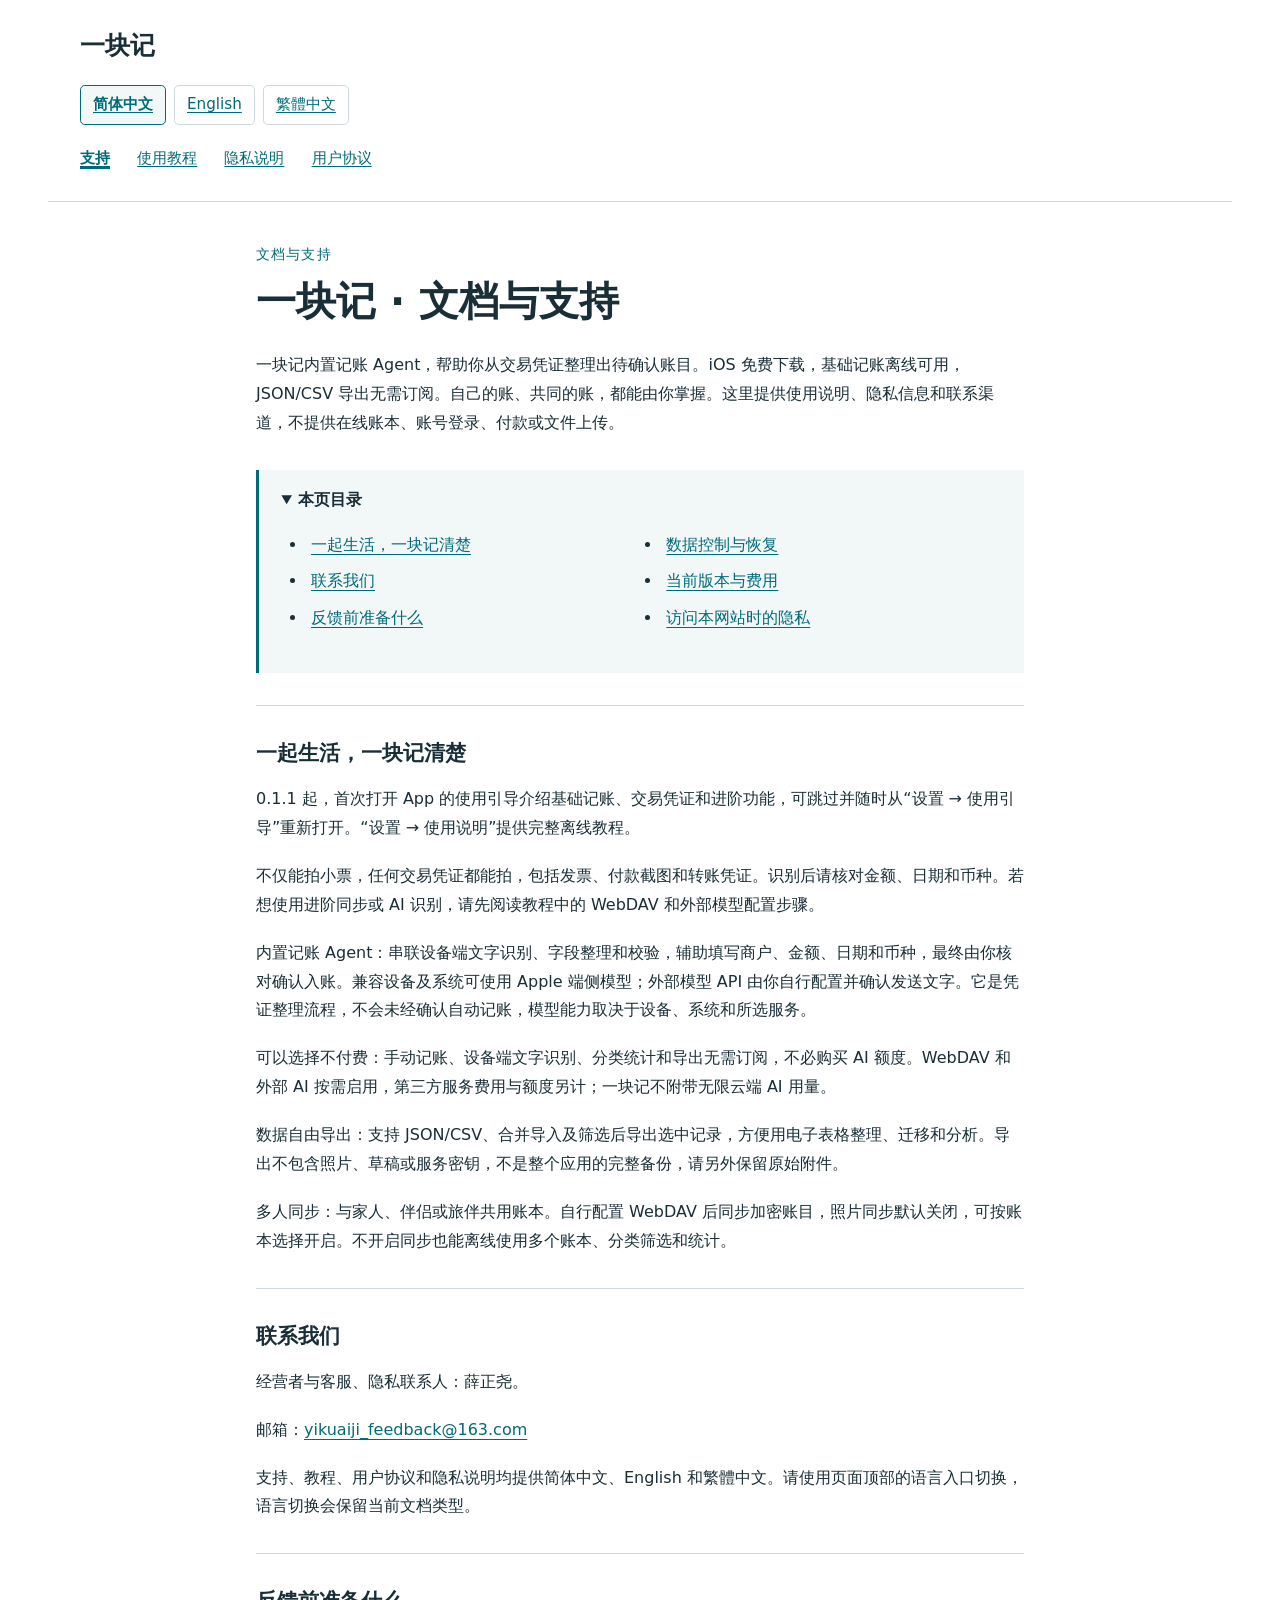
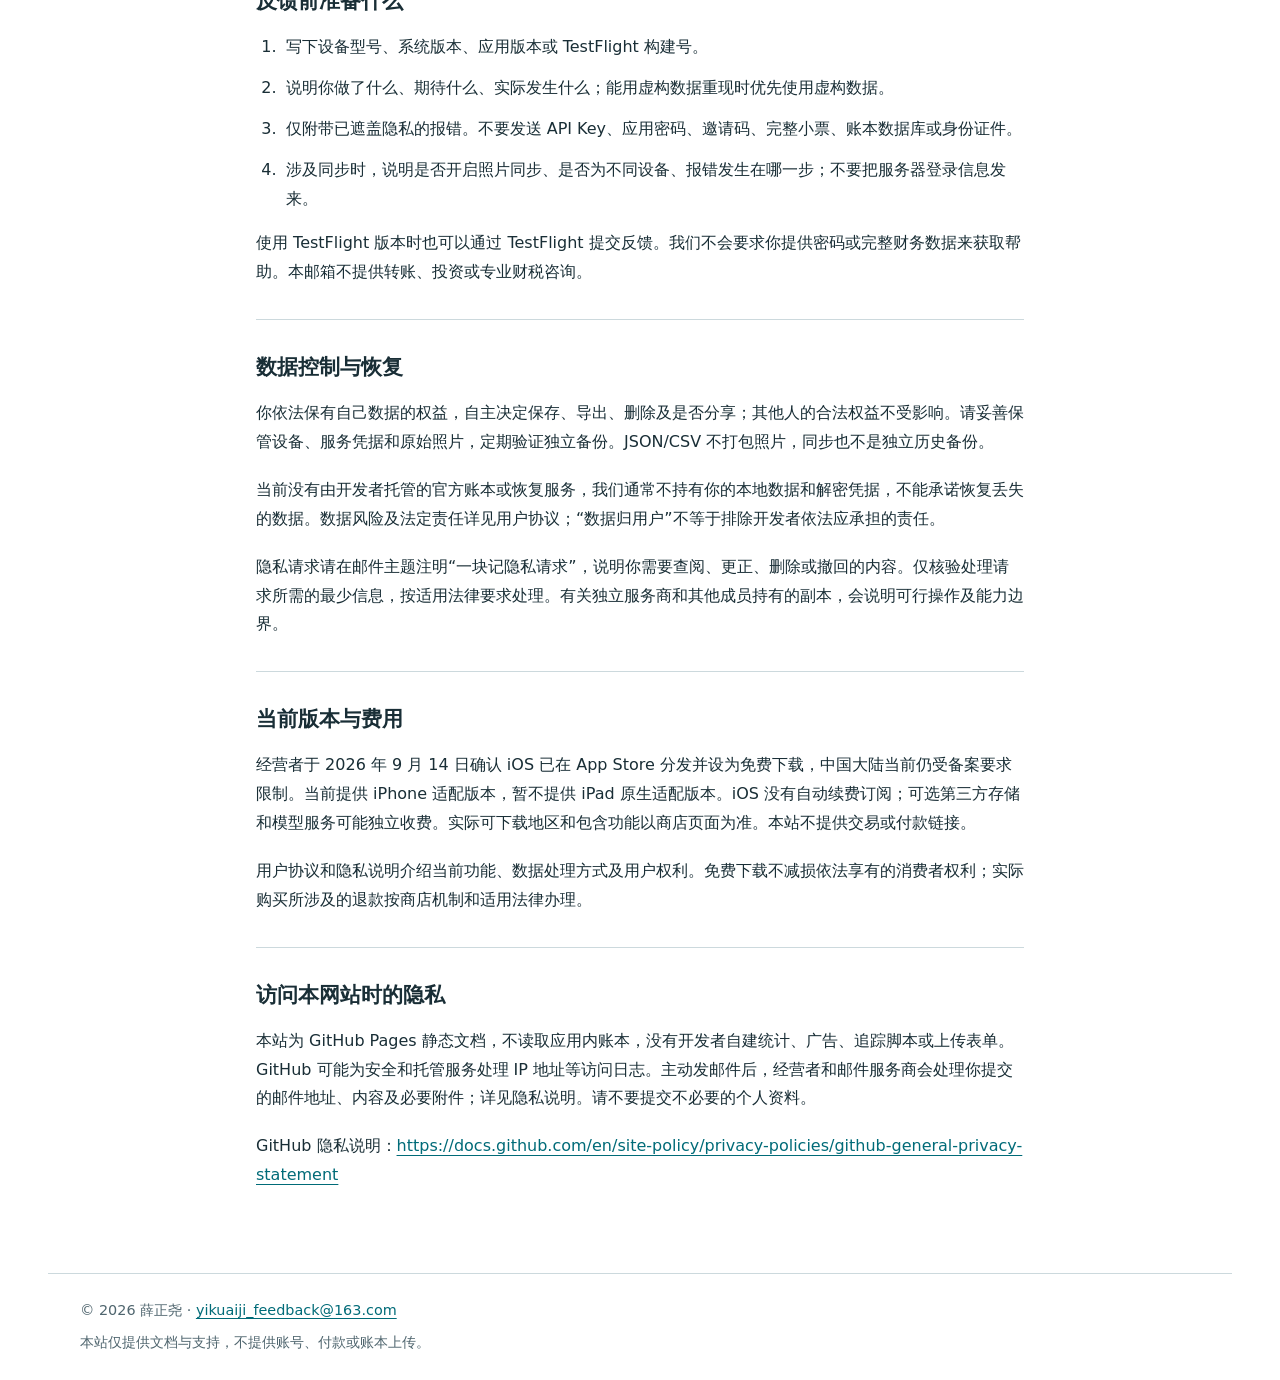
==== commit f0ffb62f: "Clarify built-in Agent, free core features and portable records" ====
--- a/index.html
+++ b/index.html
@@ -24,12 +24,12 @@
 <a href="terms.html">用户协议</a></nav></header>
 <main id="main"><p class="eyebrow">文档与支持</p>
 <h1>一块记 · 文档与支持</h1>
-<p>一块记是面向旅行、家庭、伴侣和小团队的本地优先共享记账工具。这里提供使用说明、隐私信息和联系渠道，不提供在线账本、账号登录、付款或文件上传。</p><details class="contents" open><summary>本页目录</summary><ul><li><a href="#section-1">一起生活，一块记清楚</a></li><li><a href="#section-2">联系我们</a></li><li><a href="#section-3">反馈前准备什么</a></li><li><a href="#section-4">数据控制与恢复</a></li><li><a href="#section-5">当前版本与费用</a></li><li><a href="#section-6">访问本网站时的隐私</a></li></ul></details><section aria-labelledby="section-1"><h2 id="section-1">一起生活，一块记清楚</h2><p>0.1.1 起，首次打开 App 的使用引导介绍基础记账、交易凭证和进阶功能，可跳过并随时从“设置 → 使用引导”重新打开。“设置 → 使用说明”提供完整离线教程。</p>
+<p>一块记内置记账 Agent，帮助你从交易凭证整理出待确认账目。iOS 免费下载，基础记账离线可用，JSON&#47;CSV 导出无需订阅。自己的账、共同的账，都能由你掌握。这里提供使用说明、隐私信息和联系渠道，不提供在线账本、账号登录、付款或文件上传。</p><details class="contents" open><summary>本页目录</summary><ul><li><a href="#section-1">一起生活，一块记清楚</a></li><li><a href="#section-2">联系我们</a></li><li><a href="#section-3">反馈前准备什么</a></li><li><a href="#section-4">数据控制与恢复</a></li><li><a href="#section-5">当前版本与费用</a></li><li><a href="#section-6">访问本网站时的隐私</a></li></ul></details><section aria-labelledby="section-1"><h2 id="section-1">一起生活，一块记清楚</h2><p>0.1.1 起，首次打开 App 的使用引导介绍基础记账、交易凭证和进阶功能，可跳过并随时从“设置 → 使用引导”重新打开。“设置 → 使用说明”提供完整离线教程。</p>
 <p>不仅能拍小票，任何交易凭证都能拍，包括发票、付款截图和转账凭证。识别后请核对金额、日期和币种。若想使用进阶同步或 AI 识别，请先阅读教程中的 WebDAV 和外部模型配置步骤。</p>
-<p>多人同步：与家人、伴侣或旅伴共用账本。自行配置 WebDAV 后同步加密账目，照片同步默认关闭，可按账本选择开启。</p>
-<p>数据可导出：支持 JSON&#47;CSV 账目导出，方便整理、迁移和后续分析。导出不包含照片，请另外保留原始附件和独立备份。</p>
-<p>轻量记账：基础记账离线可用，无需注册官方账号。多个账本、分类筛选和统计，让日常记录保持简单。</p>
-<p>AI 整理：拍摄或导入小票，先在设备端识别文字；可自行配置外部模型 API，确认后发送识别文字整理草稿。识别或 AI 结果均需你核对确认后才能入账，第三方模型可能另行收费。</p></section><section aria-labelledby="section-2"><h2 id="section-2">联系我们</h2><p>经营者与客服、隐私联系人：薛正尧。</p>
+<p>内置记账 Agent：串联设备端文字识别、字段整理和校验，辅助填写商户、金额、日期和币种，最终由你核对确认入账。兼容设备及系统可使用 Apple 端侧模型；外部模型 API 由你自行配置并确认发送文字。它是凭证整理流程，不会未经确认自动记账，模型能力取决于设备、系统和所选服务。</p>
+<p>可以选择不付费：手动记账、设备端文字识别、分类统计和导出无需订阅，不必购买 AI 额度。WebDAV 和外部 AI 按需启用，第三方服务费用与额度另计；一块记不附带无限云端 AI 用量。</p>
+<p>数据自由导出：支持 JSON&#47;CSV、合并导入及筛选后导出选中记录，方便用电子表格整理、迁移和分析。导出不包含照片、草稿或服务密钥，不是整个应用的完整备份，请另外保留原始附件。</p>
+<p>多人同步：与家人、伴侣或旅伴共用账本。自行配置 WebDAV 后同步加密账目，照片同步默认关闭，可按账本选择开启。不开启同步也能离线使用多个账本、分类筛选和统计。</p></section><section aria-labelledby="section-2"><h2 id="section-2">联系我们</h2><p>经营者与客服、隐私联系人：薛正尧。</p>
 <p>邮箱：<a href="mailto:yikuaiji_feedback@163.com" rel="noreferrer">yikuaiji_feedback@163.com</a></p>
 <p>支持、教程、用户协议和隐私说明均提供简体中文、English 和繁體中文。请使用页面顶部的语言入口切换，语言切换会保留当前文档类型。</p></section><section aria-labelledby="section-3"><h2 id="section-3">反馈前准备什么</h2><ol><li>写下设备型号、系统版本、应用版本或 TestFlight 构建号。</li><li>说明你做了什么、期待什么、实际发生什么；能用虚构数据重现时优先使用虚构数据。</li><li>仅附带已遮盖隐私的报错。不要发送 API Key、应用密码、邀请码、完整小票、账本数据库或身份证件。</li><li>涉及同步时，说明是否开启照片同步、是否为不同设备、报错发生在哪一步；不要把服务器登录信息发来。</li></ol>
 <p>使用 TestFlight 版本时也可以通过 TestFlight 提交反馈。我们不会要求你提供密码或完整财务数据来获取帮助。本邮箱不提供转账、投资或专业财税咨询。</p></section><section aria-labelledby="section-4"><h2 id="section-4">数据控制与恢复</h2><p>你依法保有自己数据的权益，自主决定保存、导出、删除及是否分享；其他人的合法权益不受影响。请妥善保管设备、服务凭据和原始照片，定期验证独立备份。JSON&#47;CSV 不打包照片，同步也不是独立历史备份。</p>
